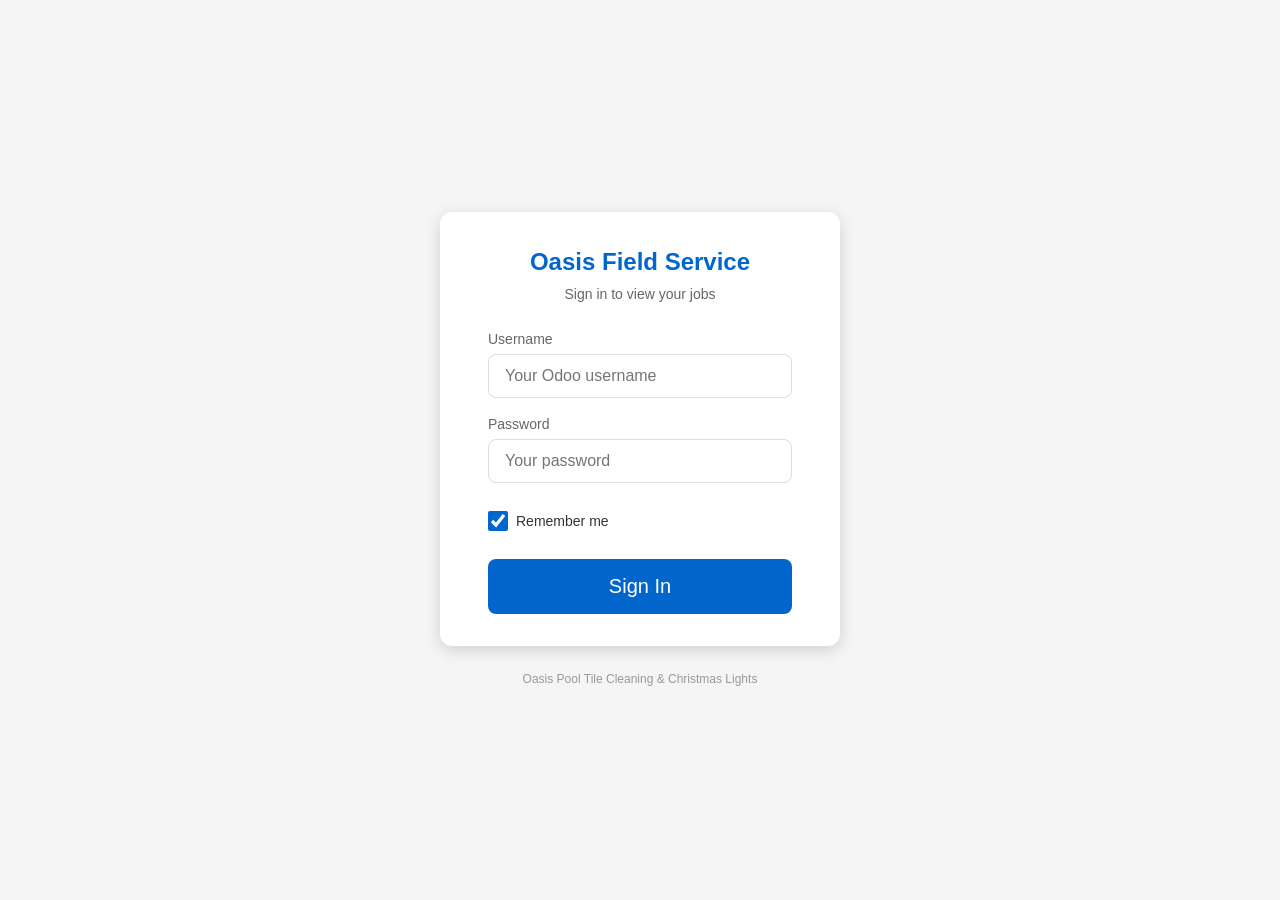
==== index.html @ 845c7fe1 "Initial beta release — Oasis FSM field worker PWA Features: - Odoo 18 JSON-RPC integration (FSM orde" ====
<!DOCTYPE html>
<html lang="en">
<head>
  <meta charset="UTF-8">
  <meta name="viewport" content="width=device-width, initial-scale=1.0, viewport-fit=cover, user-scalable=no">
  <meta name="apple-mobile-web-app-capable" content="yes">
  <meta name="apple-mobile-web-app-status-bar-style" content="black-translucent">
  <meta name="theme-color" content="#0066cc">
  <title>Oasis Field Service</title>
  <link rel="manifest" href="manifest.json">
  <link rel="stylesheet" href="css/variables.css">
  <link rel="stylesheet" href="css/mobile.css">
  <link rel="stylesheet" href="css/components.css">
</head>
<body>
  <div class="login-container">
    <div class="login-card">
      <div class="login-logo">
        <h1>Oasis Field Service</h1>
        <p>Sign in to view your jobs</p>
      </div>

      <div id="loginError" class="alert alert-error" style="display:none;"></div>

      <form id="loginForm" autocomplete="on">
        <div class="form-group">
          <label for="username">Username</label>
          <input type="text" id="username" class="form-input" placeholder="Your Odoo username"
                 autocomplete="username" autocapitalize="none" autocorrect="off" required>
        </div>
        <div class="form-group">
          <label for="password">Password</label>
          <input type="password" id="password" class="form-input" placeholder="Your password"
                 autocomplete="current-password" required>
        </div>
        <div class="form-check">
          <input type="checkbox" id="remember" checked>
          <label for="remember">Remember me</label>
        </div>
        <div style="margin-top: var(--spacing-md);">
          <button type="submit" id="loginBtn" class="btn btn-primary btn-block btn-lg">
            Sign In
          </button>
        </div>
      </form>

      <div id="loginStatus" style="text-align:center; margin-top:var(--spacing-md); display:none;">
        <div class="spinner" style="margin:0 auto;"></div>
        <p style="font-size:var(--font-size-small); color:var(--text-secondary); margin-top:var(--spacing-sm);">
          Connecting to server...
        </p>
      </div>
    </div>

    <p style="margin-top:var(--spacing-lg); font-size:var(--font-size-xs); color:var(--text-muted);">
      Oasis Pool Tile Cleaning & Christmas Lights
    </p>
  </div>

  <script src="js/config.js"></script>
  <script src="js/odoo-api.js"></script>
  <script src="js/db.js"></script>
  <script src="js/auth.js"></script>
  <script>
    document.addEventListener('DOMContentLoaded', async () => {
      // Init DB
      await DB.init();

      // Check for existing valid session
      const restored = await Auth.tryRestore();
      if (restored) {
        window.location.href = 'app.html';
        return;
      }

      // Bind login form
      const form = document.getElementById('loginForm');
      const errorEl = document.getElementById('loginError');
      const statusEl = document.getElementById('loginStatus');
      const loginBtn = document.getElementById('loginBtn');

      form.addEventListener('submit', async (e) => {
        e.preventDefault();
        errorEl.style.display = 'none';

        const username = document.getElementById('username').value.trim();
        const password = document.getElementById('password').value;
        const remember = document.getElementById('remember').checked;

        if (!username || !password) {
          errorEl.textContent = 'Please enter your username and password';
          errorEl.style.display = 'block';
          return;
        }

        // Show loading state
        loginBtn.style.display = 'none';
        statusEl.style.display = 'block';

        const result = await Auth.login(username, password, remember);

        if (result.success) {
          window.location.href = 'app.html';
        } else {
          errorEl.textContent = result.error;
          errorEl.style.display = 'block';
          loginBtn.style.display = 'flex';
          statusEl.style.display = 'none';
        }
      });
    });

    // Register service worker
    if ('serviceWorker' in navigator) {
      navigator.serviceWorker.register('sw.js').catch(err => {
        console.warn('SW registration failed:', err);
      });
    }
  </script>
</body>
</html>
---- css/variables.css ----
:root {
  /* Brand Colors */
  --primary-color: #0066cc;
  --secondary-color: #00cc66;
  --accent-color: #ff6600;

  /* Status Colors */
  --status-scheduled: #3498db;
  --status-enroute: #f39c12;
  --status-arrived: #e67e22;
  --status-progress: #2ecc71;
  --status-complete: #27ae60;
  --status-cancelled: #e74c3c;

  /* UI Colors */
  --background: #f5f5f5;
  --card-background: #ffffff;
  --text-primary: #333333;
  --text-secondary: #666666;
  --text-muted: #999999;
  --border-color: #dddddd;
  --error-color: #e74c3c;
  --success-color: #27ae60;
  --warning-color: #f39c12;

  /* Fonts */
  --font-family: -apple-system, BlinkMacSystemFont, "Segoe UI", Roboto, sans-serif;
  --font-size-base: 16px;
  --font-size-large: 20px;
  --font-size-xl: 24px;
  --font-size-small: 14px;
  --font-size-xs: 12px;

  /* Spacing */
  --spacing-xs: 4px;
  --spacing-sm: 8px;
  --spacing-md: 16px;
  --spacing-lg: 24px;
  --spacing-xl: 32px;

  /* Borders */
  --border-radius: 8px;
  --border-radius-sm: 4px;
  --border-radius-lg: 12px;
  --border-width: 1px;

  /* Shadows */
  --shadow-sm: 0 1px 3px rgba(0, 0, 0, 0.1);
  --shadow-md: 0 2px 8px rgba(0, 0, 0, 0.12);
  --shadow-lg: 0 4px 16px rgba(0, 0, 0, 0.15);

  /* Safe area (for notched phones) */
  --safe-top: env(safe-area-inset-top, 0px);
  --safe-bottom: env(safe-area-inset-bottom, 0px);
  --safe-left: env(safe-area-inset-left, 0px);
  --safe-right: env(safe-area-inset-right, 0px);
}
---- css/mobile.css ----
/* Reset & Base */
*, *::before, *::after {
  box-sizing: border-box;
  margin: 0;
  padding: 0;
}

html {
  font-size: var(--font-size-base);
  -webkit-text-size-adjust: 100%;
  -webkit-tap-highlight-color: transparent;
}

body {
  font-family: var(--font-family);
  background: var(--background);
  color: var(--text-primary);
  line-height: 1.5;
  min-height: 100vh;
  min-height: 100dvh;
  overscroll-behavior: none;
  padding-top: var(--safe-top);
  padding-bottom: var(--safe-bottom);
  padding-left: var(--safe-left);
  padding-right: var(--safe-right);
}

/* ========== LOGIN PAGE ========== */
.login-container {
  display: flex;
  flex-direction: column;
  align-items: center;
  justify-content: center;
  min-height: 100vh;
  min-height: 100dvh;
  padding: var(--spacing-lg);
}

.login-card {
  width: 100%;
  max-width: 400px;
  background: var(--card-background);
  border-radius: var(--border-radius-lg);
  box-shadow: var(--shadow-lg);
  padding: var(--spacing-xl);
}

.login-logo {
  text-align: center;
  margin-bottom: var(--spacing-lg);
}

.login-logo h1 {
  font-size: var(--font-size-xl);
  color: var(--primary-color);
  margin-bottom: var(--spacing-xs);
}

.login-logo p {
  font-size: var(--font-size-small);
  color: var(--text-secondary);
}

/* ========== APP LAYOUT ========== */
.app-container {
  display: flex;
  flex-direction: column;
  min-height: 100vh;
  min-height: 100dvh;
}

/* Header */
.app-header {
  position: sticky;
  top: 0;
  z-index: 100;
  background: var(--primary-color);
  color: #fff;
  padding: var(--spacing-sm) var(--spacing-md);
  display: flex;
  align-items: center;
  justify-content: space-between;
  box-shadow: var(--shadow-md);
  min-height: 56px;
}

.app-header h1 {
  font-size: 18px;
  font-weight: 600;
}

.header-actions {
  display: flex;
  align-items: center;
  gap: var(--spacing-sm);
}

/* Sync indicator */
.sync-badge {
  display: flex;
  align-items: center;
  gap: var(--spacing-xs);
  font-size: var(--font-size-xs);
  padding: 2px 8px;
  border-radius: 12px;
  background: rgba(255, 255, 255, 0.2);
}

.sync-badge.online { background: rgba(39, 174, 96, 0.3); }
.sync-badge.offline { background: rgba(231, 76, 60, 0.3); }
.sync-badge.syncing { background: rgba(243, 156, 18, 0.3); }

.sync-dot {
  width: 8px;
  height: 8px;
  border-radius: 50%;
  background: #27ae60;
}

.sync-badge.offline .sync-dot { background: #e74c3c; }
.sync-badge.syncing .sync-dot {
  background: #f39c12;
  animation: pulse 1s infinite;
}

@keyframes pulse {
  0%, 100% { opacity: 1; }
  50% { opacity: 0.4; }
}

/* Tab navigation */
.tab-bar {
  display: flex;
  background: var(--card-background);
  border-bottom: 1px solid var(--border-color);
  overflow-x: auto;
  -webkit-overflow-scrolling: touch;
}

.tab-bar button {
  flex: 1;
  min-width: 0;
  padding: var(--spacing-sm) var(--spacing-md);
  border: none;
  background: none;
  font-size: var(--font-size-small);
  font-weight: 500;
  color: var(--text-secondary);
  cursor: pointer;
  border-bottom: 3px solid transparent;
  white-space: nowrap;
  transition: color 0.2s, border-color 0.2s;
}

.tab-bar button.active {
  color: var(--primary-color);
  border-bottom-color: var(--primary-color);
}

/* Main content area */
.app-content {
  flex: 1;
  overflow-y: auto;
  -webkit-overflow-scrolling: touch;
  padding: var(--spacing-md);
}

/* ========== VIEWS ========== */
.view {
  display: none;
}

.view.active {
  display: block;
}

/* Job list */
.job-list {
  display: flex;
  flex-direction: column;
  gap: var(--spacing-sm);
}

/* Empty state */
.empty-state {
  text-align: center;
  padding: var(--spacing-xl) var(--spacing-md);
  color: var(--text-secondary);
}

.empty-state p {
  margin-top: var(--spacing-sm);
  font-size: var(--font-size-small);
}

/* Loading spinner */
.loading {
  display: flex;
  align-items: center;
  justify-content: center;
  padding: var(--spacing-xl);
}

.spinner {
  width: 32px;
  height: 32px;
  border: 3px solid var(--border-color);
  border-top-color: var(--primary-color);
  border-radius: 50%;
  animation: spin 0.8s linear infinite;
}

@keyframes spin {
  to { transform: rotate(360deg); }
}

/* ========== JOB DETAIL ========== */
.detail-header {
  display: flex;
  align-items: center;
  gap: var(--spacing-sm);
  padding: var(--spacing-sm) 0;
  margin-bottom: var(--spacing-md);
}

.detail-header .back-btn {
  background: none;
  border: none;
  font-size: 24px;
  color: var(--primary-color);
  cursor: pointer;
  padding: var(--spacing-xs);
  line-height: 1;
}

.detail-section {
  background: var(--card-background);
  border-radius: var(--border-radius);
  box-shadow: var(--shadow-sm);
  padding: var(--spacing-md);
  margin-bottom: var(--spacing-md);
}

.detail-section h3 {
  font-size: var(--font-size-base);
  font-weight: 600;
  margin-bottom: var(--spacing-sm);
  color: var(--text-primary);
}

.detail-row {
  display: flex;
  justify-content: space-between;
  align-items: flex-start;
  padding: var(--spacing-xs) 0;
}

.detail-row .label {
  font-size: var(--font-size-small);
  color: var(--text-secondary);
  flex-shrink: 0;
  margin-right: var(--spacing-sm);
}

.detail-row .value {
  font-size: var(--font-size-small);
  text-align: right;
  word-break: break-word;
}

/* Contact links */
.contact-link {
  display: inline-flex;
  align-items: center;
  gap: var(--spacing-xs);
  color: var(--primary-color);
  text-decoration: none;
  font-size: var(--font-size-small);
}

/* Status workflow buttons */
.status-actions {
  display: flex;
  gap: var(--spacing-sm);
  flex-wrap: wrap;
}

.status-actions button {
  flex: 1;
  min-width: 120px;
}

/* Pull to refresh hint */
.pull-hint {
  text-align: center;
  padding: var(--spacing-sm);
  font-size: var(--font-size-xs);
  color: var(--text-muted);
}

/* Toast notifications */
.toast-container {
  position: fixed;
  bottom: calc(var(--safe-bottom) + var(--spacing-lg));
  left: 50%;
  transform: translateX(-50%);
  z-index: 1000;
  display: flex;
  flex-direction: column;
  gap: var(--spacing-sm);
  pointer-events: none;
}

.toast {
  background: var(--text-primary);
  color: #fff;
  padding: var(--spacing-sm) var(--spacing-md);
  border-radius: var(--border-radius);
  font-size: var(--font-size-small);
  box-shadow: var(--shadow-lg);
  animation: slideUp 0.3s ease;
  pointer-events: auto;
}

.toast.error { background: var(--error-color); }
.toast.success { background: var(--success-color); }

@keyframes slideUp {
  from { transform: translateY(20px); opacity: 0; }
  to { transform: translateY(0); opacity: 1; }
}

/* ========== RESPONSIVE ========== */
@media (min-width: 768px) {
  .app-content {
    max-width: 600px;
    margin: 0 auto;
  }

  .login-card {
    padding: var(--spacing-xl) 48px;
  }
}
---- css/components.css ----
/* ========== BUTTONS ========== */
.btn {
  display: inline-flex;
  align-items: center;
  justify-content: center;
  gap: var(--spacing-xs);
  padding: var(--spacing-sm) var(--spacing-md);
  border: none;
  border-radius: var(--border-radius);
  font-size: var(--font-size-base);
  font-weight: 500;
  font-family: var(--font-family);
  cursor: pointer;
  transition: background 0.2s, opacity 0.2s;
  -webkit-appearance: none;
  touch-action: manipulation;
  min-height: 44px;
}

.btn:active { opacity: 0.8; }
.btn:disabled { opacity: 0.5; cursor: not-allowed; }

.btn-primary {
  background: var(--primary-color);
  color: #fff;
}

.btn-secondary {
  background: var(--border-color);
  color: var(--text-primary);
}

.btn-success {
  background: var(--success-color);
  color: #fff;
}

.btn-warning {
  background: var(--warning-color);
  color: #fff;
}

.btn-danger {
  background: var(--error-color);
  color: #fff;
}

.btn-outline {
  background: transparent;
  border: 2px solid var(--primary-color);
  color: var(--primary-color);
}

.btn-block {
  display: flex;
  width: 100%;
}

.btn-sm {
  padding: var(--spacing-xs) var(--spacing-sm);
  font-size: var(--font-size-small);
  min-height: 36px;
}

.btn-lg {
  padding: var(--spacing-md) var(--spacing-lg);
  font-size: var(--font-size-large);
  min-height: 52px;
}

/* ========== FORM ELEMENTS ========== */
.form-group {
  margin-bottom: var(--spacing-md);
}

.form-group label {
  display: block;
  font-size: var(--font-size-small);
  font-weight: 500;
  color: var(--text-secondary);
  margin-bottom: var(--spacing-xs);
}

.form-input {
  width: 100%;
  padding: var(--spacing-sm) var(--spacing-md);
  border: var(--border-width) solid var(--border-color);
  border-radius: var(--border-radius);
  font-size: var(--font-size-base);
  font-family: var(--font-family);
  background: var(--card-background);
  color: var(--text-primary);
  min-height: 44px;
  transition: border-color 0.2s;
  -webkit-appearance: none;
}

.form-input:focus {
  outline: none;
  border-color: var(--primary-color);
  box-shadow: 0 0 0 3px rgba(0, 102, 204, 0.15);
}

.form-input.error {
  border-color: var(--error-color);
}

.form-error {
  font-size: var(--font-size-xs);
  color: var(--error-color);
  margin-top: var(--spacing-xs);
}

textarea.form-input {
  min-height: 80px;
  resize: vertical;
}

/* Checkbox / toggle */
.form-check {
  display: flex;
  align-items: center;
  gap: var(--spacing-sm);
  min-height: 44px;
}

.form-check input[type="checkbox"] {
  width: 20px;
  height: 20px;
  accent-color: var(--primary-color);
}

.form-check label {
  font-size: var(--font-size-small);
  color: var(--text-primary);
  margin-bottom: 0;
}

/* ========== JOB CARD ========== */
.job-card {
  background: var(--card-background);
  border-radius: var(--border-radius);
  box-shadow: var(--shadow-sm);
  padding: var(--spacing-md);
  cursor: pointer;
  transition: box-shadow 0.2s;
  border-left: 4px solid var(--status-scheduled);
  touch-action: manipulation;
}

.job-card:active {
  box-shadow: var(--shadow-md);
}

.job-card.status-enroute { border-left-color: var(--status-enroute); }
.job-card.status-arrived { border-left-color: var(--status-arrived); }
.job-card.status-progress { border-left-color: var(--status-progress); }
.job-card.status-complete { border-left-color: var(--status-complete); }
.job-card.status-cancelled { border-left-color: var(--status-cancelled); }

.job-card-header {
  display: flex;
  justify-content: space-between;
  align-items: flex-start;
  margin-bottom: var(--spacing-xs);
}

.job-card-customer {
  font-size: var(--font-size-base);
  font-weight: 600;
  color: var(--text-primary);
  line-height: 1.3;
}

.job-card-time {
  font-size: var(--font-size-small);
  font-weight: 600;
  color: var(--text-primary);
  white-space: nowrap;
  margin-left: var(--spacing-sm);
}

.job-card-address {
  font-size: var(--font-size-small);
  color: var(--text-secondary);
  margin-bottom: var(--spacing-sm);
}

.job-card-footer {
  display: flex;
  justify-content: space-between;
  align-items: center;
}

.job-card-id {
  font-size: var(--font-size-xs);
  color: var(--text-muted);
}

/* ========== STATUS BADGE ========== */
.status-badge {
  display: inline-flex;
  align-items: center;
  gap: var(--spacing-xs);
  padding: 2px 10px;
  border-radius: 12px;
  font-size: var(--font-size-xs);
  font-weight: 600;
  text-transform: uppercase;
  letter-spacing: 0.5px;
}

.status-badge.scheduled {
  background: rgba(52, 152, 219, 0.15);
  color: var(--status-scheduled);
}

.status-badge.enroute {
  background: rgba(243, 156, 18, 0.15);
  color: var(--status-enroute);
}

.status-badge.arrived {
  background: rgba(230, 126, 34, 0.15);
  color: var(--status-arrived);
}

.status-badge.progress {
  background: rgba(46, 204, 113, 0.15);
  color: var(--status-progress);
}

.status-badge.complete {
  background: rgba(39, 174, 96, 0.15);
  color: var(--status-complete);
}

.status-badge.cancelled {
  background: rgba(231, 76, 60, 0.15);
  color: var(--status-cancelled);
}

/* ========== CREW BADGE ========== */
.crew-badge {
  font-size: var(--font-size-xs);
  color: var(--text-muted);
  display: flex;
  align-items: center;
  gap: 2px;
}

/* ========== GATE CODE ========== */
.gate-code-hint {
  margin-right: 4px;
  font-size: var(--font-size-xs);
}

.gate-code-row {
  display: flex;
  align-items: center;
  gap: var(--spacing-sm);
  margin-top: var(--spacing-sm);
  padding: var(--spacing-sm) var(--spacing-md);
  background: rgba(255, 165, 0, 0.1);
  border: 1px solid rgba(255, 165, 0, 0.3);
  border-radius: var(--border-radius);
  cursor: pointer;
  touch-action: manipulation;
}

.gate-code-row:active {
  background: rgba(255, 165, 0, 0.2);
}

.gate-code-label {
  font-size: var(--font-size-small);
  color: var(--text-secondary);
  white-space: nowrap;
}

.gate-code-value {
  font-size: var(--font-size-base);
  font-weight: 700;
  font-family: 'SF Mono', 'Menlo', 'Courier New', monospace;
  color: var(--text-primary);
}

.gate-code-edit {
  margin-left: auto;
  font-size: var(--font-size-small);
  opacity: 0.5;
}

/* ========== MODAL ========== */
.modal-overlay {
  position: fixed;
  inset: 0;
  z-index: 2000;
  background: rgba(0, 0, 0, 0.5);
  display: flex;
  align-items: center;
  justify-content: center;
  padding: var(--spacing-md);
  animation: fadeIn 0.15s ease;
}

.modal {
  background: var(--card-background);
  border-radius: var(--border-radius-lg);
  width: 100%;
  max-width: 360px;
  box-shadow: var(--shadow-lg);
}

.modal-header {
  display: flex;
  justify-content: space-between;
  align-items: center;
  padding: var(--spacing-md);
  border-bottom: 1px solid var(--border-color);
}

.modal-header h3 {
  margin: 0;
  font-size: var(--font-size-base);
}

.modal-close {
  background: none;
  border: none;
  font-size: 24px;
  cursor: pointer;
  color: var(--text-muted);
  min-width: 44px;
  min-height: 44px;
  display: flex;
  align-items: center;
  justify-content: center;
}

.modal-body {
  padding: var(--spacing-md);
}

.modal-footer {
  display: flex;
  gap: var(--spacing-sm);
  justify-content: flex-end;
  padding: var(--spacing-md);
  border-top: 1px solid var(--border-color);
}

/* ========== CREW LIST ========== */
.crew-list {
  font-size: var(--font-size-small);
  color: var(--text-secondary);
  padding: var(--spacing-xs) 0;
}

.crew-list-label {
  font-weight: 600;
  color: var(--text-primary);
}

.crew-list-note {
  font-style: italic;
  color: var(--text-muted);
}

/* ========== MAP LINK ========== */
.map-link {
  display: inline-flex;
  align-items: center;
  gap: var(--spacing-xs);
  color: var(--primary-color);
  text-decoration: none;
  font-size: var(--font-size-small);
  padding: var(--spacing-xs) 0;
}

/* ========== PENDING CHANGES INDICATOR ========== */
.pending-badge {
  display: inline-flex;
  align-items: center;
  justify-content: center;
  min-width: 20px;
  height: 20px;
  border-radius: 10px;
  background: var(--accent-color);
  color: #fff;
  font-size: 11px;
  font-weight: 700;
  padding: 0 5px;
}

/* ========== ICON BUTTON ========== */
.icon-btn {
  background: none;
  border: none;
  color: #fff;
  cursor: pointer;
  padding: var(--spacing-xs);
  font-size: 20px;
  min-width: 44px;
  min-height: 44px;
  display: flex;
  align-items: center;
  justify-content: center;
  border-radius: var(--border-radius-sm);
  transition: background 0.2s;
}

.icon-btn:active {
  background: rgba(255, 255, 255, 0.15);
}

/* ========== DIVIDER ========== */
.divider {
  height: 1px;
  background: var(--border-color);
  margin: var(--spacing-md) 0;
}

/* ========== ALERT ========== */
.alert {
  padding: var(--spacing-sm) var(--spacing-md);
  border-radius: var(--border-radius);
  font-size: var(--font-size-small);
  margin-bottom: var(--spacing-md);
}

.alert-error {
  background: rgba(231, 76, 60, 0.1);
  color: var(--error-color);
  border: 1px solid rgba(231, 76, 60, 0.3);
}

.alert-info {
  background: rgba(52, 152, 219, 0.1);
  color: var(--status-scheduled);
  border: 1px solid rgba(52, 152, 219, 0.3);
}

/* ========== PHOTOS ========== */
.photo-category {
  margin-bottom: var(--spacing-md);
}

.photo-category:last-child {
  margin-bottom: 0;
}

.photo-category-header {
  display: flex;
  justify-content: space-between;
  align-items: center;
  margin-bottom: var(--spacing-sm);
}

.photo-category-title {
  font-size: var(--font-size-small);
  font-weight: 600;
  color: var(--text-primary);
}

.photo-count {
  font-size: var(--font-size-xs);
  font-weight: 600;
  color: var(--text-secondary);
  padding: 2px 8px;
  border-radius: 10px;
  background: var(--border-color);
}

.photo-count.complete {
  background: rgba(39, 174, 96, 0.15);
  color: var(--success-color);
}

.photo-grid {
  display: grid;
  grid-template-columns: repeat(auto-fill, minmax(80px, 1fr));
  gap: var(--spacing-sm);
}

.photo-thumb {
  position: relative;
  aspect-ratio: 1;
  border-radius: var(--border-radius);
  overflow: hidden;
  cursor: pointer;
  background: var(--border-color);
}

.photo-thumb img {
  width: 100%;
  height: 100%;
  object-fit: cover;
}

.photo-thumb:active {
  opacity: 0.8;
}

.photo-synced-icon,
.photo-pending-icon {
  position: absolute;
  bottom: 2px;
  right: 2px;
  width: 18px;
  height: 18px;
  border-radius: 50%;
  display: flex;
  align-items: center;
  justify-content: center;
  font-size: 11px;
  font-weight: 700;
}

.photo-synced-icon {
  background: var(--success-color);
  color: #fff;
}

.photo-pending-icon {
  background: var(--warning-color);
  color: #fff;
}

.photo-add-btn {
  aspect-ratio: 1;
  display: flex;
  flex-direction: column;
  align-items: center;
  justify-content: center;
  gap: 2px;
  border: 2px dashed var(--border-color);
  border-radius: var(--border-radius);
  background: transparent;
  cursor: pointer;
  transition: border-color 0.2s, background 0.2s;
  touch-action: manipulation;
}

.photo-add-btn:active {
  background: rgba(0, 102, 204, 0.05);
  border-color: var(--primary-color);
}

.photo-add-icon {
  font-size: 24px;
  color: var(--text-muted);
  line-height: 1;
}

.photo-add-label {
  font-size: var(--font-size-xs);
  color: var(--text-muted);
}

/* ========== PHOTO OVERLAY (Full-size viewer) ========== */
.photo-overlay {
  position: fixed;
  inset: 0;
  z-index: 2000;
  background: rgba(0, 0, 0, 0.92);
  display: flex;
  flex-direction: column;
  animation: fadeIn 0.2s ease;
}

.photo-overlay-header {
  display: flex;
  justify-content: space-between;
  align-items: center;
  padding: var(--spacing-sm) var(--spacing-md);
  padding-top: calc(var(--safe-top) + var(--spacing-sm));
  color: #fff;
  font-size: var(--font-size-small);
}

.photo-overlay-close {
  background: none;
  border: none;
  color: #fff;
  font-size: 28px;
  cursor: pointer;
  padding: var(--spacing-xs);
  min-width: 44px;
  min-height: 44px;
  display: flex;
  align-items: center;
  justify-content: center;
}

.photo-overlay-body {
  flex: 1;
  display: flex;
  align-items: center;
  justify-content: center;
  overflow: auto;
  padding: var(--spacing-sm);
}

.photo-overlay-body img {
  max-width: 100%;
  max-height: 100%;
  object-fit: contain;
  border-radius: var(--border-radius);
}

.photo-overlay-actions {
  display: flex;
  justify-content: center;
  padding: var(--spacing-md);
  padding-bottom: calc(var(--safe-bottom) + var(--spacing-md));
}

/* ========== CLOCK BUTTON ========== */
.clock-btn {
  padding: 4px 12px;
  border: none;
  border-radius: 14px;
  font-size: var(--font-size-xs);
  font-weight: 700;
  text-transform: uppercase;
  letter-spacing: 0.5px;
  cursor: pointer;
  min-height: 28px;
  transition: background 0.2s, opacity 0.2s;
  -webkit-appearance: none;
  touch-action: manipulation;
}

.clock-btn:active { opacity: 0.8; }

.clock-btn.state-out {
  background: var(--success-color);
  color: #fff;
}

.clock-btn.state-in {
  background: var(--error-color);
  color: #fff;
}

.clock-btn.state-break {
  background: var(--warning-color);
  color: #fff;
}

/* ========== LUNCH TIMER ========== */
.lunch-timer {
  font-family: 'SF Mono', 'Menlo', 'Courier New', monospace;
  font-size: var(--font-size-xs);
  font-weight: 700;
  color: var(--warning-color);
  background: rgba(243, 156, 18, 0.15);
  padding: 2px 8px;
  border-radius: 10px;
  white-space: nowrap;
}

/* ========== JOURNAL ========== */
.journal-compose {
  display: flex;
  gap: var(--spacing-sm);
  align-items: flex-start;
  margin-bottom: var(--spacing-md);
}

.journal-input {
  flex: 1;
  min-height: 44px;
  resize: vertical;
}

.journal-entries {
  display: flex;
  flex-direction: column;
  gap: var(--spacing-sm);
}

.journal-entry {
  padding: var(--spacing-sm) var(--spacing-md);
  background: var(--background-color);
  border-radius: var(--border-radius);
  border-left: 3px solid var(--primary-color);
}

.journal-entry-header {
  display: flex;
  justify-content: space-between;
  align-items: center;
  margin-bottom: var(--spacing-xs);
}

.journal-entry-author {
  font-size: var(--font-size-small);
  font-weight: 600;
  color: var(--text-primary);
}

.journal-entry-date {
  font-size: var(--font-size-xs);
  color: var(--text-muted);
}

.journal-entry-body {
  font-size: var(--font-size-small);
  color: var(--text-secondary);
  line-height: 1.4;
  word-wrap: break-word;
}

.journal-empty,
.journal-offline {
  font-size: var(--font-size-small);
  color: var(--text-muted);
  font-style: italic;
  text-align: center;
  padding: var(--spacing-md) 0;
}

@keyframes fadeIn {
  from { opacity: 0; }
  to { opacity: 1; }
}
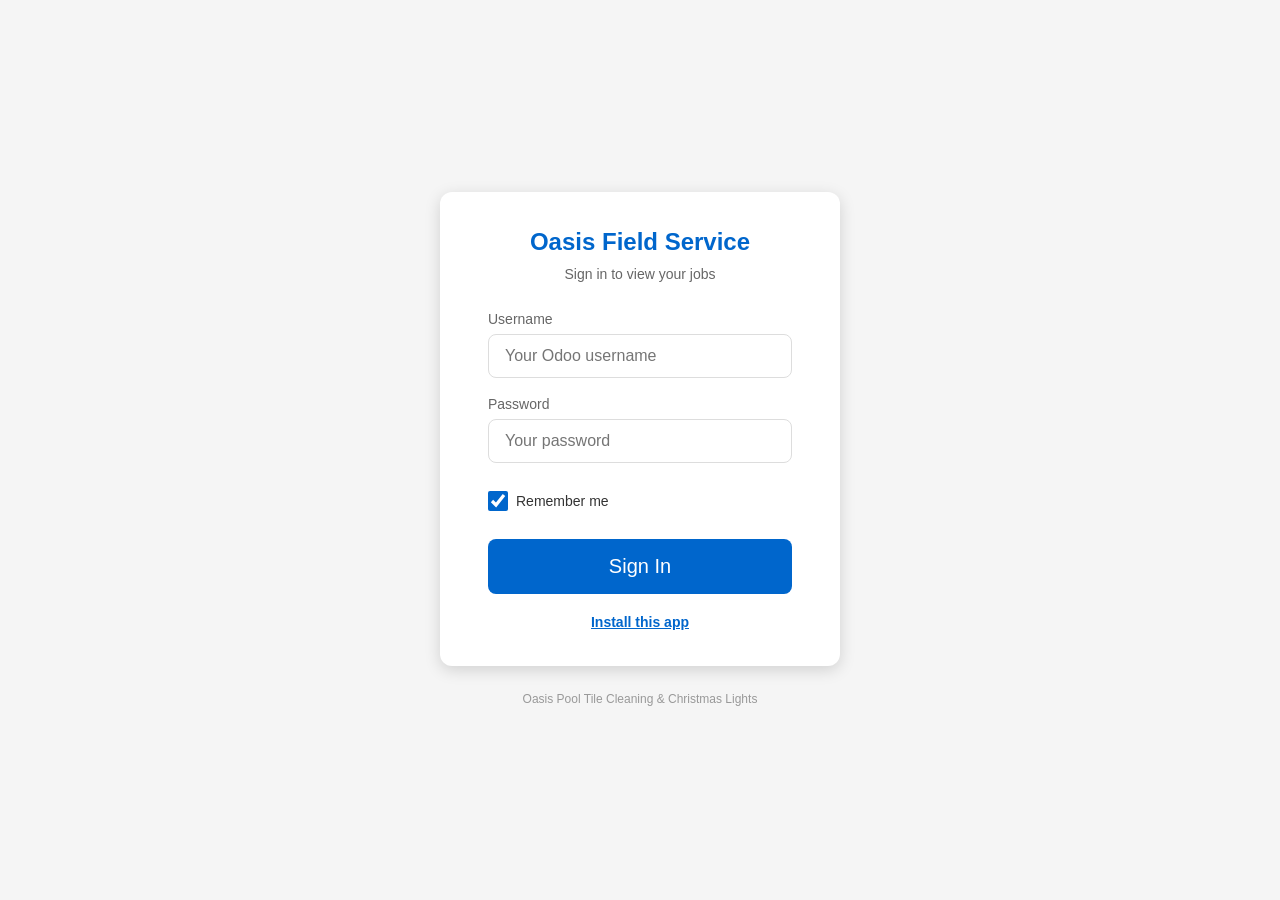
==== commit 1ea46342: "Show install link on Safari" ====
--- a/index.html
+++ b/index.html
@@ -50,6 +50,11 @@
           Connecting to server...
         </p>
       </div>
+
+      <div id="installContainer" class="install-container" style="display:none;">
+        <button type="button" id="installBtn" class="install-link">Install this app</button>
+        <div id="installHelp" class="install-help" style="display:none;"></div>
+      </div>
     </div>
 
     <p style="margin-top:var(--spacing-lg); font-size:var(--font-size-xs); color:var(--text-muted);">
@@ -78,6 +83,52 @@
       const errorEl = document.getElementById('loginError');
       const statusEl = document.getElementById('loginStatus');
       const loginBtn = document.getElementById('loginBtn');
+      const installContainer = document.getElementById('installContainer');
+      const installBtn = document.getElementById('installBtn');
+      const installHelp = document.getElementById('installHelp');
+      let deferredPrompt = null;
+
+      const isStandalone = () =>
+        window.matchMedia('(display-mode: standalone)').matches ||
+        window.navigator.standalone === true;
+
+      const isIOS = () => {
+        const ua = navigator.userAgent || navigator.vendor || window.opera;
+        return /iPad|iPhone|iPod/.test(ua) && !window.MSStream;
+      };
+
+      const isIpadOS = () =>
+        navigator.platform === 'MacIntel' && navigator.maxTouchPoints > 1;
+
+      const showInstall = () => {
+        if (!installContainer || isStandalone()) return;
+        installContainer.style.display = 'block';
+      };
+
+      window.addEventListener('beforeinstallprompt', (e) => {
+        e.preventDefault();
+        deferredPrompt = e;
+        showInstall();
+      });
+
+      showInstall();
+
+      installBtn.addEventListener('click', async () => {
+        if (!installHelp) return;
+        installHelp.style.display = 'none';
+        if (deferredPrompt) {
+          deferredPrompt.prompt();
+          await deferredPrompt.userChoice;
+          deferredPrompt = null;
+          return;
+        }
+        if (isIOS() || isIpadOS()) {
+          installHelp.textContent = 'On iPhone/iPad: tap Share, then "Add to Home Screen".';
+        } else {
+          installHelp.textContent = 'Use your browser menu and choose "Install app".';
+        }
+        installHelp.style.display = 'block';
+      });
 
       form.addEventListener('submit', async (e) => {
         e.preventDefault();
--- a/css/variables.css
+++ b/css/variables.css
@@ -22,6 +22,8 @@
   --error-color: #e74c3c;
   --success-color: #27ae60;
   --warning-color: #f39c12;
+  --bg-primary: var(--card-background);
+  --bg-secondary: var(--background);
 
   /* Fonts */
   --font-family: -apple-system, BlinkMacSystemFont, "Segoe UI", Roboto, sans-serif;
--- a/css/mobile.css
+++ b/css/mobile.css
@@ -25,6 +25,7 @@
   padding-right: var(--safe-right);
 }
 
+
 /* ========== LOGIN PAGE ========== */
 .login-container {
   display: flex;
@@ -69,24 +70,31 @@
   min-height: 100dvh;
 }
 
-/* Header */
+/* Header — Single bar */
 .app-header {
   position: sticky;
   top: 0;
   z-index: 100;
+  box-shadow: var(--shadow-md);
+}
+
+.app-header-top {
   background: var(--primary-color);
   color: #fff;
-  padding: var(--spacing-sm) var(--spacing-md);
-  display: flex;
-  align-items: center;
-  justify-content: space-between;
-  box-shadow: var(--shadow-md);
-  min-height: 56px;
-}
-
-.app-header h1 {
-  font-size: 18px;
+  padding: var(--spacing-xs) var(--spacing-md);
+  display: flex;
+  align-items: center;
+  gap: var(--spacing-sm);
+  min-height: 44px;
+}
+
+
+.page-title {
+  flex: 1;
+  font-size: 16px;
   font-weight: 600;
+  color: #fff;
+  margin: 0;
 }
 
 .header-actions {
@@ -128,41 +136,254 @@
   50% { opacity: 0.4; }
 }
 
-/* Tab navigation */
-.tab-bar {
+/* Main content area */
+.app-content {
+  flex: 1;
+  overflow: hidden;
+  display: flex;
+  flex-direction: column;
+}
+
+/* ========== LIST VIEW (swipeable tabs) ========== */
+#listView {
+  display: none;
+  flex-direction: column;
+  flex: 1;
+  min-height: 0;
+}
+
+#listView.active {
+  display: flex;
+}
+
+.list-title-bar {
+  background: var(--card-background);
+  padding: var(--spacing-sm) var(--spacing-md);
+  border-bottom: 1px solid var(--border-color);
+  flex-shrink: 0;
+}
+
+.list-title {
+  margin: 0;
+  font-size: 18px;
+  font-weight: 600;
+  text-align: center;
+  color: var(--text-primary);
+}
+
+.list-tabs {
   display: flex;
   background: var(--card-background);
   border-bottom: 1px solid var(--border-color);
-  overflow-x: auto;
-  -webkit-overflow-scrolling: touch;
-}
-
-.tab-bar button {
-  flex: 1;
-  min-width: 0;
-  padding: var(--spacing-sm) var(--spacing-md);
+  flex-shrink: 0;
+}
+
+.list-tab {
+  flex: 1;
+  padding: var(--spacing-sm) var(--spacing-xs);
+  background: none;
   border: none;
-  background: none;
+  border-bottom: 2px solid transparent;
   font-size: var(--font-size-small);
   font-weight: 500;
   color: var(--text-secondary);
   cursor: pointer;
-  border-bottom: 3px solid transparent;
-  white-space: nowrap;
   transition: color 0.2s, border-color 0.2s;
 }
 
-.tab-bar button.active {
+.list-tab.active {
   color: var(--primary-color);
   border-bottom-color: var(--primary-color);
 }
 
-/* Main content area */
-.app-content {
-  flex: 1;
+.list-panels {
+  flex: 1;
+  display: flex;
+  overflow-x: auto;
+  scroll-snap-type: x mandatory;
+  -webkit-overflow-scrolling: touch;
+  scrollbar-width: none;
+}
+
+.list-panels::-webkit-scrollbar {
+  display: none;
+}
+
+.list-panel {
+  flex: 0 0 100%;
+  width: 100%;
+  scroll-snap-align: start;
   overflow-y: auto;
   -webkit-overflow-scrolling: touch;
   padding: var(--spacing-md);
+  padding-bottom: calc(var(--spacing-md) + 70px);
+}
+
+/* ========== FOOTER BAR ========== */
+.app-footer {
+  position: fixed;
+  bottom: 0;
+  left: 0;
+  right: 0;
+  background: var(--card-background);
+  border-top: 1px solid var(--border-color);
+  display: flex;
+  justify-content: center;
+  padding: var(--spacing-xs) var(--spacing-sm);
+  padding-bottom: calc(var(--spacing-xs) + var(--safe-bottom));
+  z-index: 100;
+  min-height: 60px;
+}
+
+.footer-inner {
+  display: flex;
+  align-items: center;
+  justify-content: space-around;
+  width: 100%;
+  max-width: 400px;
+}
+
+.footer-btn {
+  display: flex;
+  align-items: center;
+  justify-content: center;
+  width: 48px;
+  height: 48px;
+  border-radius: 50%;
+  border: none;
+  cursor: pointer;
+  transition: transform 0.1s, opacity 0.2s;
+}
+
+.footer-btn:active {
+  transform: scale(0.9);
+}
+
+.footer-btn:disabled {
+  opacity: 0.4;
+  cursor: not-allowed;
+}
+
+.footer-btn:disabled:active {
+  transform: none;
+}
+
+.footer-btn-icon {
+  font-size: 20px;
+}
+
+.footer-btn-call {
+  background: linear-gradient(135deg, #27ae60, #2ecc71);
+  box-shadow: 0 2px 8px rgba(39, 174, 96, 0.3);
+}
+
+.footer-btn-call.disabled {
+  background: linear-gradient(135deg, #95a5a6, #bdc3c7);
+  box-shadow: none;
+}
+
+.footer-btn-sms {
+  background: linear-gradient(135deg, #3498db, #5dade2);
+  box-shadow: 0 2px 8px rgba(52, 152, 219, 0.3);
+}
+
+.footer-btn-sms.disabled {
+  background: linear-gradient(135deg, #95a5a6, #bdc3c7);
+  box-shadow: none;
+}
+
+.footer-btn-placeholder {
+  background: linear-gradient(135deg, #f39c12, #f1c40f);
+  box-shadow: 0 2px 8px rgba(243, 156, 18, 0.3);
+  opacity: 0.5;
+}
+
+.footer-btn-journal {
+  background: linear-gradient(135deg, #e74c3c, #ec7063);
+  box-shadow: 0 2px 8px rgba(231, 76, 60, 0.3);
+}
+
+.footer-btn-menu {
+  background: linear-gradient(135deg, #4a5568, #718096);
+  box-shadow: 0 2px 8px rgba(74, 85, 104, 0.3);
+}
+
+.footer-menu-wrapper {
+  position: relative;
+}
+
+/* Menu dropdown opens upward from footer */
+.footer-menu-wrapper .menu-dropdown,
+.menu-dropdown.menu-dropdown-up {
+  top: auto !important;
+  bottom: 100%;
+  right: 0;
+  left: auto;
+  margin-bottom: var(--spacing-sm);
+}
+
+/* Contact picker popup */
+.contact-picker {
+  position: absolute;
+  bottom: 100%;
+  left: var(--spacing-sm);
+  right: var(--spacing-sm);
+  margin-bottom: var(--spacing-sm);
+  background: var(--card-background);
+  border-radius: var(--border-radius-lg);
+  box-shadow: var(--shadow-lg);
+  padding: var(--spacing-sm);
+  display: flex;
+  justify-content: center;
+  gap: var(--spacing-md);
+}
+
+.contact-picker.two-numbers {
+  justify-content: space-between;
+}
+
+.contact-picker-item {
+  display: flex;
+  flex-direction: column;
+  align-items: center;
+  gap: var(--spacing-xs);
+  text-decoration: none;
+  padding: var(--spacing-sm);
+  border-radius: var(--border-radius-md);
+  transition: background 0.2s;
+}
+
+.contact-picker-item:active {
+  background: var(--background);
+}
+
+.contact-picker-icon {
+  width: 44px;
+  height: 44px;
+  border-radius: 50%;
+  display: flex;
+  align-items: center;
+  justify-content: center;
+  font-size: 20px;
+}
+
+.contact-picker-icon.mobile {
+  background: linear-gradient(135deg, #27ae60, #2ecc71);
+}
+
+.contact-picker-icon.home {
+  background: linear-gradient(135deg, #9b59b6, #a569bd);
+}
+
+.contact-picker-label {
+  font-size: var(--font-size-xs);
+  color: var(--text-secondary);
+}
+
+.contact-picker-number {
+  font-size: var(--font-size-small);
+  font-weight: 500;
+  color: var(--text-primary);
 }
 
 /* ========== VIEWS ========== */
@@ -170,8 +391,42 @@
   display: none;
 }
 
-.view.active {
-  display: block;
+/* Detail view — flex column for swipeable panels */
+#detailView {
+  flex-direction: column;
+  flex: 1;
+  min-height: 0;
+}
+
+#detailView.active {
+  display: flex;
+}
+
+#detailView #jobDetail {
+  display: flex;
+  flex-direction: column;
+  flex: 1;
+  min-height: 0;
+  overflow: hidden;
+}
+
+#detailView .detail-header {
+  flex-shrink: 0;
+  padding: var(--spacing-sm) var(--spacing-md);
+  margin-bottom: 0;
+}
+
+#detailView .detail-tabs {
+  flex-shrink: 0;
+}
+
+#detailView .detail-panels {
+  flex: 1;
+  min-height: 0;
+}
+
+#detailView .detail-panel {
+  padding-bottom: calc(var(--spacing-md) + 70px);
 }
 
 /* Job list */
--- a/css/components.css
+++ b/css/components.css
@@ -136,6 +136,29 @@
   margin-bottom: 0;
 }
 
+/* ========== INSTALL LINK ========== */
+.install-container {
+  margin-top: var(--spacing-md);
+  text-align: center;
+}
+
+.install-link {
+  background: none;
+  border: none;
+  color: var(--primary-color);
+  font-size: var(--font-size-small);
+  font-weight: 600;
+  text-decoration: underline;
+  cursor: pointer;
+  padding: 0;
+}
+
+.install-help {
+  margin-top: var(--spacing-xs);
+  font-size: var(--font-size-xs);
+  color: var(--text-secondary);
+}
+
 /* ========== JOB CARD ========== */
 .job-card {
   background: var(--card-background);
@@ -148,6 +171,18 @@
   touch-action: manipulation;
 }
 
+.job-card.compact {
+  padding: var(--spacing-sm) var(--spacing-md);
+}
+
+.job-card.compact .job-card-header {
+  margin-bottom: 2px;
+}
+
+.job-card.compact .job-card-address {
+  margin-bottom: 4px;
+}
+
 .job-card:active {
   box-shadow: var(--shadow-md);
 }
@@ -165,6 +200,11 @@
   margin-bottom: var(--spacing-xs);
 }
 
+.job-card-header.compact {
+  align-items: center;
+  gap: var(--spacing-sm);
+}
+
 .job-card-customer {
   font-size: var(--font-size-base);
   font-weight: 600;
@@ -172,6 +212,22 @@
   line-height: 1.3;
 }
 
+.job-card-meta {
+  display: inline-flex;
+  align-items: center;
+  gap: 6px;
+  font-size: var(--font-size-xs);
+  color: var(--text-muted);
+  white-space: nowrap;
+}
+
+.job-card-meta .job-card-time {
+  margin-left: 0;
+  font-size: var(--font-size-xs);
+  font-weight: 600;
+  color: var(--text-muted);
+}
+
 .job-card-time {
   font-size: var(--font-size-small);
   font-weight: 600;
@@ -186,15 +242,74 @@
   margin-bottom: var(--spacing-sm);
 }
 
+.job-card-notes {
+  font-size: var(--font-size-xs);
+  color: var(--text-muted);
+  margin-bottom: var(--spacing-sm);
+  overflow: hidden;
+  text-overflow: ellipsis;
+  white-space: nowrap;
+}
+
+.job-card-divider {
+  height: 1px;
+  background: var(--border-color);
+  margin: var(--spacing-sm) 0;
+}
+
+.job-card-field {
+  font-size: var(--font-size-xs);
+  color: var(--text-secondary);
+  margin-bottom: var(--spacing-xs);
+  line-height: 1.4;
+}
+
+.job-card-field:last-of-type {
+  margin-bottom: 0;
+}
+
+.job-card-field-label {
+  font-weight: 600;
+  color: var(--text-muted);
+}
+
 .job-card-footer {
   display: flex;
   justify-content: space-between;
   align-items: center;
 }
 
+.job-card-footer.compact {
+  justify-content: flex-start;
+  gap: var(--spacing-sm);
+}
+
 .job-card-id {
   font-size: var(--font-size-xs);
   color: var(--text-muted);
+}
+
+.job-card-id-inline {
+  font-size: var(--font-size-xs);
+  color: var(--text-muted);
+}
+
+.status-icon {
+  display: inline-flex;
+  align-items: center;
+  justify-content: center;
+  width: 18px;
+  height: 18px;
+  border-radius: 50%;
+  font-size: 12px;
+  font-weight: 700;
+  line-height: 1;
+}
+
+.status-icon.complete {
+  background: rgba(39, 174, 96, 0.15);
+  color: var(--status-complete);
+  border: 1px solid rgba(39, 174, 96, 0.35);
 }
 
 /* ========== STATUS BADGE ========== */
@@ -249,6 +364,78 @@
   gap: 2px;
 }
 
+/* ========== CONTACT BUTTONS ========== */
+/* ========== CONTACT INFO (Job Card) ========== */
+.job-card-contact {
+  display: flex;
+  flex-wrap: wrap;
+  align-items: center;
+  gap: var(--spacing-xs);
+  margin-bottom: var(--spacing-sm);
+  font-size: var(--font-size-xs);
+  color: var(--text-primary);
+}
+
+.card-contact-item {
+  display: inline-flex;
+  align-items: center;
+  gap: 2px;
+}
+
+.card-contact-sep {
+  color: var(--text-muted);
+  margin: 0 4px;
+}
+
+/* ========== OVERDUE BADGE ========== */
+.overdue-badge {
+  display: block;
+  background: linear-gradient(135deg, #e74c3c, #c0392b);
+  color: #fff;
+  font-size: var(--font-size-xs);
+  font-weight: 600;
+  padding: 4px 8px;
+  margin: calc(-1 * var(--spacing-sm)) calc(-1 * var(--spacing-sm)) var(--spacing-sm);
+  border-radius: var(--border-radius-md) var(--border-radius-md) 0 0;
+  text-align: center;
+}
+
+/* ========== LOAD MORE ========== */
+.load-more-container {
+  padding: var(--spacing-md);
+  text-align: center;
+}
+
+.load-more-btn {
+  background: var(--card-background);
+  border: 1px solid var(--border-color);
+  border-radius: var(--border-radius-md);
+  padding: var(--spacing-sm) var(--spacing-lg);
+  font-size: var(--font-size-small);
+  color: var(--primary-color);
+  cursor: pointer;
+  transition: background 0.2s;
+}
+
+.load-more-btn:hover,
+.load-more-btn:active {
+  background: var(--background);
+}
+
+.load-more-btn:disabled {
+  opacity: 0.6;
+  cursor: not-allowed;
+}
+
+/* ========== CREW STACK ========== */
+.crew-stack {
+  display: flex;
+  flex-direction: column;
+  gap: 2px;
+  font-size: var(--font-size-small);
+  text-align: right;
+}
+
 /* ========== GATE CODE ========== */
 .gate-code-hint {
   margin-right: 4px;
@@ -259,17 +446,13 @@
   display: flex;
   align-items: center;
   gap: var(--spacing-sm);
-  margin-top: var(--spacing-sm);
-  padding: var(--spacing-sm) var(--spacing-md);
-  background: rgba(255, 165, 0, 0.1);
-  border: 1px solid rgba(255, 165, 0, 0.3);
-  border-radius: var(--border-radius);
+  padding: var(--spacing-xs) 0;
   cursor: pointer;
   touch-action: manipulation;
 }
 
 .gate-code-row:active {
-  background: rgba(255, 165, 0, 0.2);
+  opacity: 0.7;
 }
 
 .gate-code-label {
@@ -279,9 +462,8 @@
 }
 
 .gate-code-value {
-  font-size: var(--font-size-base);
-  font-weight: 700;
-  font-family: 'SF Mono', 'Menlo', 'Courier New', monospace;
+  font-size: var(--font-size-small);
+  font-weight: 500;
   color: var(--text-primary);
 }
 
@@ -414,6 +596,70 @@
   background: rgba(255, 255, 255, 0.15);
 }
 
+/* ========== HAMBURGER MENU ========== */
+.menu-wrapper {
+  position: relative;
+  margin-left: auto;
+  order: 2;
+}
+
+.menu-dropdown {
+  position: absolute;
+  right: 0;
+  left: auto;
+  top: calc(100% + 4px);
+  background: var(--bg-primary);
+  border-radius: var(--border-radius);
+  box-shadow: 0 4px 16px rgba(0, 0, 0, 0.2);
+  min-width: 160px;
+  z-index: 200;
+  overflow: hidden;
+}
+
+.menu-item {
+  display: flex;
+  align-items: center;
+  gap: var(--spacing-sm);
+  width: 100%;
+  padding: 12px 16px;
+  border: none;
+  background: none;
+  font-size: var(--font-size-base);
+  font-family: var(--font-family);
+  color: var(--text-primary);
+  cursor: pointer;
+  text-align: left;
+}
+
+.menu-item:active {
+  background: var(--bg-secondary);
+}
+
+.menu-item-danger {
+  color: var(--error-color);
+}
+
+/* Menu view items */
+.menu-view.active {
+  font-weight: 700;
+  color: var(--primary-color);
+}
+
+.menu-divider {
+  height: 1px;
+  background: var(--border-color);
+  margin: 4px 0;
+}
+
+/* Dark icon button (for bottom bar) */
+.icon-btn-dark {
+  color: var(--text-primary);
+}
+
+.icon-btn-dark:active {
+  background: rgba(0, 0, 0, 0.08);
+}
+
 /* ========== DIVIDER ========== */
 .divider {
   height: 1px;
@@ -442,6 +688,29 @@
 }
 
 /* ========== PHOTOS ========== */
+.photo-section-divider {
+  display: flex;
+  align-items: center;
+  gap: var(--spacing-sm);
+  margin: var(--spacing-md) 0;
+}
+
+.photo-section-divider::before,
+.photo-section-divider::after {
+  content: '';
+  flex: 1;
+  height: 1px;
+  background: var(--border-color);
+}
+
+.photo-section-divider-label {
+  font-size: var(--font-size-small);
+  color: var(--text-secondary);
+  text-transform: uppercase;
+  letter-spacing: 0.05em;
+  white-space: nowrap;
+}
+
 .photo-category {
   margin-bottom: var(--spacing-md);
 }
@@ -726,3 +995,410 @@
   from { opacity: 0; }
   to { opacity: 1; }
 }
+
+/* ========== MATERIALS ========== */
+.materials-form {
+  display: flex;
+  flex-direction: column;
+  gap: var(--spacing-sm);
+  max-width: 100%;
+  overflow-x: hidden;
+}
+
+.materials-row {
+  display: flex;
+  align-items: center;
+  justify-content: space-between;
+  gap: var(--spacing-sm);
+  padding: var(--spacing-sm) 0;
+  border-bottom: 1px solid var(--border-color);
+  flex-wrap: wrap;
+  width: 100%;
+  max-width: 100%;
+  box-sizing: border-box;
+}
+
+.materials-row:last-of-type {
+  border-bottom: none;
+}
+
+.materials-label {
+  flex: 1 1 auto;
+  min-width: 0;
+  font-size: var(--font-size-base);
+  font-weight: 500;
+  color: var(--text-primary);
+  line-height: 1.3;
+  overflow-wrap: anywhere;
+  word-break: break-word;
+}
+
+.materials-stepper {
+  display: flex;
+  align-items: center;
+  gap: var(--spacing-xs);
+  flex: 0 0 auto;
+  max-width: 100%;
+  flex-wrap: wrap;
+  box-sizing: border-box;
+}
+
+.materials-btn {
+  width: 40px;
+  height: 40px;
+  border: 1px solid var(--border-color);
+  border-radius: var(--border-radius);
+  background: var(--bg-secondary);
+  font-size: 20px;
+  font-weight: bold;
+  color: var(--text-primary);
+  cursor: pointer;
+  display: flex;
+  align-items: center;
+  justify-content: center;
+  -webkit-appearance: none;
+  touch-action: manipulation;
+  box-sizing: border-box;
+}
+
+.materials-btn:active {
+  background: var(--border-color);
+}
+
+.materials-qty {
+  width: 56px;
+  height: 40px;
+  text-align: center;
+  font-size: var(--font-size-base);
+  font-weight: 600;
+  border: 1px solid var(--border-color);
+  border-radius: var(--border-radius);
+  background: #fff;
+  color: var(--text-primary);
+  -moz-appearance: textfield;
+  box-sizing: border-box;
+}
+
+.materials-qty::-webkit-outer-spin-button,
+.materials-qty::-webkit-inner-spin-button {
+  -webkit-appearance: none;
+  margin: 0;
+}
+
+.materials-unit {
+  font-size: var(--font-size-small);
+  color: var(--text-secondary);
+  min-width: 36px;
+  max-width: 100%;
+  box-sizing: border-box;
+}
+
+.materials-save {
+  margin-top: var(--spacing-sm);
+  width: 100%;
+  max-width: 100%;
+  box-sizing: border-box;
+}
+
+@media (max-width: 420px) {
+  .materials-row {
+    align-items: flex-start;
+    gap: var(--spacing-xs);
+    display: grid;
+    grid-template-columns: 1fr;
+  }
+  .materials-label {
+    font-size: var(--font-size-base);
+  }
+  .materials-stepper {
+    width: 100%;
+    justify-content: flex-start;
+    margin-left: 0;
+    margin-top: 4px;
+    max-width: 100%;
+  }
+  .materials-btn {
+    width: 36px;
+    height: 36px;
+    font-size: 18px;
+  }
+  .materials-qty {
+    width: 52px;
+    height: 36px;
+    font-size: var(--font-size-base);
+  }
+  .materials-unit {
+    min-width: 0;
+    max-width: 60px;
+    overflow: hidden;
+    text-overflow: ellipsis;
+    white-space: nowrap;
+    font-size: var(--font-size-small);
+  }
+}
+
+/* ========== DETAIL TABS (Swipeable) ========== */
+.detail-tabs {
+  display: flex;
+  background: var(--card-background);
+  border-bottom: 1px solid var(--border-color);
+}
+
+.detail-tab {
+  flex: 1;
+  padding: var(--spacing-sm) var(--spacing-md);
+  border: none;
+  background: none;
+  font-size: var(--font-size-small);
+  font-weight: 600;
+  color: var(--text-secondary);
+  cursor: pointer;
+  border-bottom: 2px solid transparent;
+  min-height: 44px;
+  font-family: var(--font-family);
+  touch-action: manipulation;
+  transition: color 0.2s, border-color 0.2s;
+}
+
+.detail-tab.active {
+  color: var(--primary-color);
+  border-bottom-color: var(--primary-color);
+}
+
+/* Swipeable panels container */
+.detail-panels {
+  display: flex;
+  overflow-x: auto;
+  scroll-snap-type: x mandatory;
+  -webkit-overflow-scrolling: touch;
+  scrollbar-width: none;
+  flex: 1;
+}
+
+.detail-panels::-webkit-scrollbar {
+  display: none;
+}
+
+.detail-panel {
+  min-width: 100%;
+  scroll-snap-align: start;
+  flex-shrink: 0;
+  overflow-y: auto;
+  -webkit-overflow-scrolling: touch;
+  padding: var(--spacing-md);
+}
+
+/* ========== STAGE GATE ========== */
+.stage-gate-info {
+  margin: var(--spacing-md) 0;
+  padding: var(--spacing-sm) var(--spacing-md);
+  background: rgba(243, 156, 18, 0.1);
+  border: 1px solid rgba(243, 156, 18, 0.3);
+  border-radius: var(--border-radius);
+  font-size: var(--font-size-small);
+  color: var(--text-secondary);
+}
+
+.stage-gate-info p {
+  font-weight: 600;
+  margin-bottom: var(--spacing-xs);
+  color: var(--text-primary);
+}
+
+.gate-missing {
+  padding: var(--spacing-xs) 0;
+}
+
+.stage-gate-bypass {
+  margin: var(--spacing-md) 0;
+  padding: var(--spacing-sm) var(--spacing-md);
+  background: rgba(231, 76, 60, 0.05);
+  border: 1px solid rgba(231, 76, 60, 0.2);
+  border-radius: var(--border-radius);
+}
+
+.stage-gate-bypass .form-check {
+  margin-bottom: var(--spacing-sm);
+}
+
+.stage-gate-bypass textarea {
+  margin-top: var(--spacing-sm);
+}
+
+/* ========== JOURNAL MODAL ========== */
+.modal-journal {
+  max-width: 480px;
+  max-height: 80vh;
+  display: flex;
+  flex-direction: column;
+}
+
+.modal-journal .modal-body {
+  flex: 1;
+  overflow-y: auto;
+  -webkit-overflow-scrolling: touch;
+  padding: 0;
+}
+
+/* Modal tabs (for journal/photos popup) */
+.modal-tabs {
+  display: flex;
+  border-bottom: 1px solid var(--border-color);
+  flex-shrink: 0;
+}
+
+.modal-tab {
+  flex: 1;
+  padding: var(--spacing-sm) var(--spacing-md);
+  background: none;
+  border: none;
+  border-bottom: 2px solid transparent;
+  font-size: var(--font-size-small);
+  font-weight: 500;
+  color: var(--text-secondary);
+  cursor: pointer;
+  transition: color 0.2s, border-color 0.2s;
+}
+
+.modal-tab.active {
+  color: var(--primary-color);
+  border-bottom-color: var(--primary-color);
+}
+
+.modal-tab-content {
+  display: none;
+  padding: var(--spacing-md);
+}
+
+.modal-tab-content.active {
+  display: block;
+}
+
+/* ========== MATERIALS MODAL ========== */
+.modal-materials {
+  max-width: 400px;
+  max-height: 80vh;
+  display: flex;
+  flex-direction: column;
+}
+
+.modal-materials .modal-body {
+  flex: 1;
+  overflow-y: auto;
+  -webkit-overflow-scrolling: touch;
+  padding: var(--spacing-md);
+}
+
+.modal-materials .modal-footer {
+  display: flex;
+  gap: var(--spacing-sm);
+  padding: var(--spacing-md);
+  border-top: 1px solid var(--border-color);
+}
+
+.modal-materials .modal-footer .btn {
+  flex: 1;
+}
+
+/* ========== THEME PICKER ========== */
+.modal-themes {
+  max-width: 340px;
+  max-height: 80vh;
+  display: flex;
+  flex-direction: column;
+}
+
+.modal-themes .modal-body {
+  flex: 1;
+  overflow-y: auto;
+  -webkit-overflow-scrolling: touch;
+}
+
+.theme-grid {
+  display: grid;
+  grid-template-columns: 1fr 1fr;
+  gap: var(--spacing-sm);
+}
+
+.theme-option {
+  display: flex;
+  flex-direction: column;
+  align-items: center;
+  gap: var(--spacing-xs);
+  padding: var(--spacing-sm);
+  border: 2px solid var(--border-color);
+  border-radius: var(--border-radius);
+  background: none;
+  cursor: pointer;
+  transition: border-color 0.2s, background 0.15s;
+  font-family: var(--font-family);
+  position: relative;
+  touch-action: manipulation;
+}
+
+.theme-option:active {
+  opacity: 0.8;
+}
+
+.theme-option.active {
+  border-color: var(--primary-color);
+  background: rgba(0, 102, 204, 0.05);
+}
+
+.theme-swatch {
+  width: 100%;
+  height: 48px;
+  border-radius: var(--border-radius-sm);
+  overflow: hidden;
+}
+
+.theme-swatch-bg {
+  width: 100%;
+  height: 100%;
+  display: flex;
+  align-items: center;
+  justify-content: center;
+  padding: 6px;
+}
+
+.theme-swatch-card {
+  width: 80%;
+  height: 100%;
+  border-radius: 4px;
+  border-left: 3px solid;
+  padding: 4px 6px;
+  display: flex;
+  flex-direction: column;
+  gap: 3px;
+  justify-content: center;
+}
+
+.theme-swatch-line {
+  height: 3px;
+  border-radius: 2px;
+  width: 100%;
+}
+
+.theme-swatch-line.short {
+  width: 60%;
+}
+
+.theme-option-icon {
+  font-size: 16px;
+  line-height: 1;
+}
+
+.theme-option-name {
+  font-size: var(--font-size-xs);
+  font-weight: 500;
+  color: var(--text-primary);
+}
+
+.theme-option-check {
+  position: absolute;
+  top: 4px;
+  right: 6px;
+  font-size: 14px;
+  font-weight: 700;
+  color: var(--primary-color);
+}
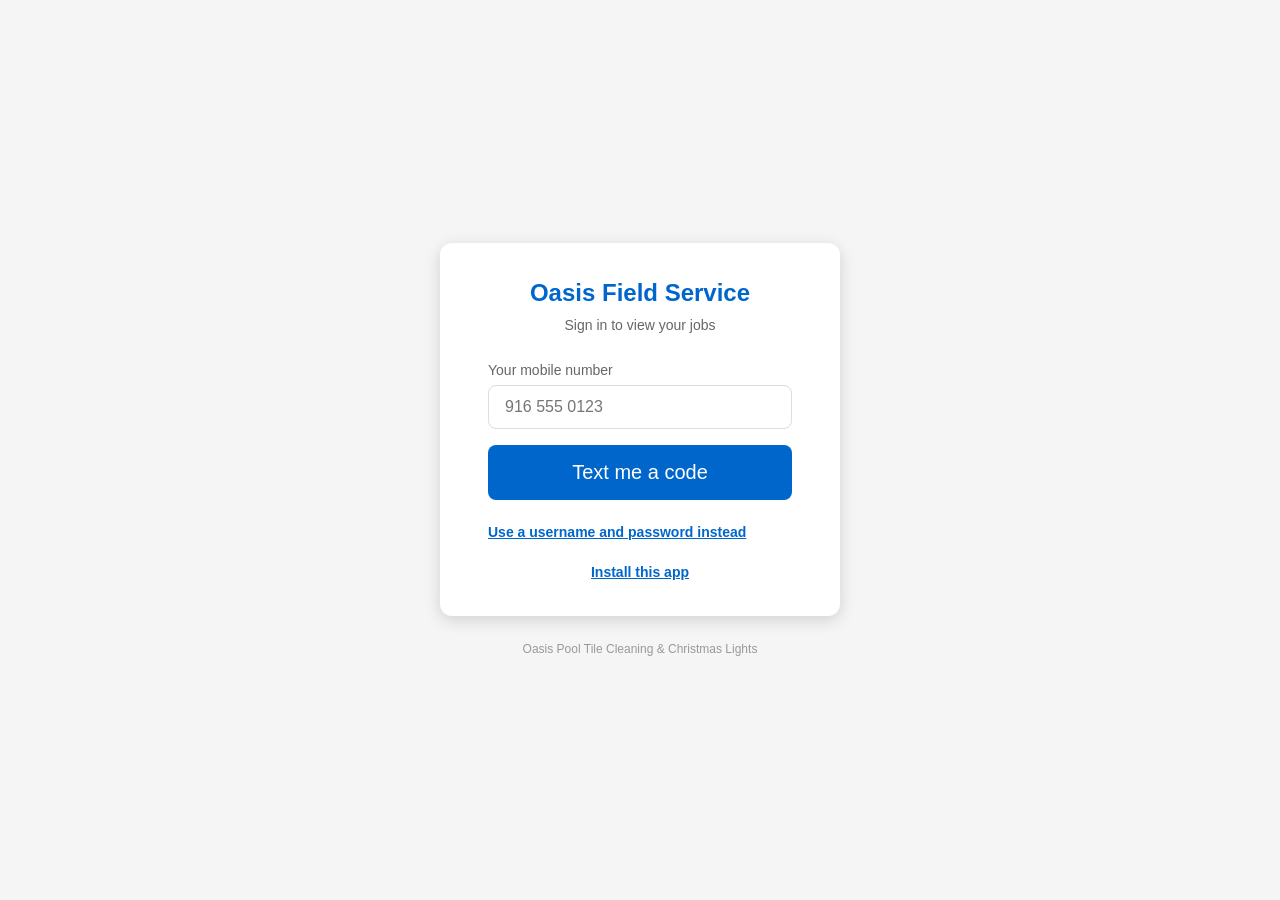
==== commit 2175f8bc: "Big clock card at the top of Today (Clock On / Lunch / Clock Off / End Lunch); sign in with a code t" ====
--- a/index.html
+++ b/index.html
@@ -8,6 +8,10 @@
   <meta name="theme-color" content="#0066cc">
   <title>Oasis Field Service</title>
   <link rel="manifest" href="manifest.json">
+  <link rel="icon" type="image/x-icon" href="favicon.ico">
+  <link rel="icon" type="image/png" sizes="32x32" href="favicon-32x32.png">
+  <link rel="icon" type="image/png" sizes="16x16" href="favicon-16x16.png">
+  <link rel="apple-touch-icon" sizes="180x180" href="apple-touch-icon.png">
   <link rel="stylesheet" href="css/variables.css">
   <link rel="stylesheet" href="css/mobile.css">
   <link rel="stylesheet" href="css/components.css">
@@ -22,7 +26,24 @@
 
       <div id="loginError" class="alert alert-error" style="display:none;"></div>
 
-      <form id="loginForm" autocomplete="on">
+      <!-- Sign in with your phone: a code by text (no password to remember) -->
+      <div id="codeLogin">
+        <div class="form-group" id="phoneStep">
+          <label for="loginPhone">Your mobile number</label>
+          <input type="tel" id="loginPhone" class="form-input" placeholder="916 555 0123" autocomplete="tel" inputmode="tel">
+          <button type="button" id="sendCodeBtn" class="btn btn-primary btn-block btn-lg" style="margin-top:var(--spacing-md);">Text me a code</button>
+        </div>
+        <div class="form-group" id="codeStep" style="display:none;">
+          <label for="loginCode">The 6-digit code we texted <span id="codeTo"></span></label>
+          <input type="text" id="loginCode" class="form-input" placeholder="123456" autocomplete="one-time-code"
+                 inputmode="numeric" maxlength="6" style="font-size:24px;letter-spacing:6px;text-align:center;">
+          <button type="button" id="codeSignInBtn" class="btn btn-primary btn-block btn-lg" style="margin-top:var(--spacing-md);">Sign In</button>
+          <button type="button" id="resendCodeBtn" class="install-link" style="margin-top:var(--spacing-sm);">Send a new code</button>
+        </div>
+        <button type="button" id="usePasswordBtn" class="install-link" style="margin-top:var(--spacing-sm);">Use a username and password instead</button>
+      </div>
+
+      <form id="loginForm" autocomplete="on" style="display:none;">
         <div class="form-group">
           <label for="username">Username</label>
           <input type="text" id="username" class="form-input" placeholder="Your Odoo username"
@@ -42,6 +63,7 @@
             Sign In
           </button>
         </div>
+        <button type="button" id="useCodeBtn" class="install-link" style="margin-top:var(--spacing-sm);">Sign in with a texted code instead</button>
       </form>
 
       <div id="loginStatus" style="text-align:center; margin-top:var(--spacing-md); display:none;">
@@ -130,6 +152,58 @@
         installHelp.style.display = 'block';
       });
 
+      // Code by text (the default), or username and password (remembered: the last way used).
+      const codeBox = document.getElementById('codeLogin');
+      const showWay = (way) => {
+        codeBox.style.display = way === 'password' ? 'none' : '';
+        form.style.display = way === 'password' ? '' : 'none';
+        try { localStorage.setItem('login_way', way); } catch (e) { /* private mode */ }
+        errorEl.style.display = 'none';
+      };
+      let lastWay = 'code';
+      try { lastWay = localStorage.getItem('login_way') || 'code'; } catch (e) { /* private mode */ }
+      showWay(lastWay);
+      document.getElementById('usePasswordBtn').addEventListener('click', () => showWay('password'));
+      document.getElementById('useCodeBtn').addEventListener('click', () => showWay('code'));
+      const phoneEl = document.getElementById('loginPhone');
+      const codeEl = document.getElementById('loginCode');
+      const fail = (msg) => { errorEl.textContent = msg; errorEl.style.display = 'block'; };
+      const sendCode = async (btn) => {
+        errorEl.style.display = 'none';
+        const phone = phoneEl.value.trim();
+        if (phone.replace(/\D/g, '').length < 10) { fail('Enter your 10-digit mobile number'); return; }
+        btn.disabled = true;
+        const res = await Auth.sendCode(phone);
+        btn.disabled = false;
+        if (!res.success) { fail(res.error); return; }
+        document.getElementById('codeTo').textContent = res.to ? `(to …${res.to})` : '';
+        document.getElementById('phoneStep').style.display = 'none';
+        document.getElementById('codeStep').style.display = '';
+        codeEl.value = '';
+        codeEl.focus();
+      };
+      document.getElementById('sendCodeBtn').addEventListener('click', (e) => sendCode(e.currentTarget));
+      document.getElementById('resendCodeBtn').addEventListener('click', (e) => sendCode(e.currentTarget));
+      phoneEl.addEventListener('keydown', (e) => { if (e.key === 'Enter') sendCode(document.getElementById('sendCodeBtn')); });
+      const codeSignIn = async () => {
+        errorEl.style.display = 'none';
+        const code = codeEl.value.replace(/\D/g, '');
+        if (code.length !== 6) { fail('Enter the 6-digit code from the text'); return; }
+        const btn = document.getElementById('codeSignInBtn');
+        btn.style.display = 'none';
+        statusEl.style.display = 'block';
+        const result = await Auth.loginWithCode(phoneEl.value.trim(), code);
+        if (result.success) {
+          window.location.href = 'app.html';
+        } else {
+          fail(result.error);
+          btn.style.display = 'flex';
+          statusEl.style.display = 'none';
+        }
+      };
+      document.getElementById('codeSignInBtn').addEventListener('click', codeSignIn);
+      codeEl.addEventListener('input', () => { if (codeEl.value.replace(/\D/g, '').length === 6) codeSignIn(); });
+
       form.addEventListener('submit', async (e) => {
         e.preventDefault();
         errorEl.style.display = 'none';
--- a/css/variables.css
+++ b/css/variables.css
@@ -4,8 +4,9 @@
   --secondary-color: #00cc66;
   --accent-color: #ff6600;
 
-  /* Status Colors */
+  /* Status Colors — source of truth: /shared/css/variables.css — keep in sync */
   --status-scheduled: #3498db;
+  --status-dispatched: #5dade2;
   --status-enroute: #f39c12;
   --status-arrived: #e67e22;
   --status-progress: #2ecc71;
--- a/css/mobile.css
+++ b/css/mobile.css
@@ -78,6 +78,53 @@
   box-shadow: var(--shadow-md);
 }
 
+/* ========== PERSONA / VIEW-AS BANNER ========== */
+.persona-banner {
+  display: flex;
+  align-items: center;
+  justify-content: space-between;
+  background: #f59e0b;
+  color: #1a1a1a;
+  padding: 6px var(--spacing-md);
+  font-size: var(--font-size-small);
+  font-weight: 600;
+  position: sticky;
+  top: 44px;
+  z-index: 99;
+}
+
+.persona-exit-btn {
+  background: rgba(0,0,0,0.15);
+  border: none;
+  border-radius: 4px;
+  padding: 2px 10px;
+  font-size: var(--font-size-small);
+  font-weight: 600;
+  color: #1a1a1a;
+  cursor: pointer;
+  white-space: nowrap;
+}
+
+.persona-exit-btn:active {
+  background: rgba(0,0,0,0.3);
+}
+
+.view-as-row {
+  padding: var(--spacing-sm) var(--spacing-md);
+  border-bottom: 1px solid var(--border-color);
+  cursor: pointer;
+  font-size: var(--font-size-base);
+  transition: background 0.15s;
+}
+
+.view-as-row:last-child {
+  border-bottom: none;
+}
+
+.view-as-row:active {
+  background: var(--surface-hover, rgba(0,0,0,0.06));
+}
+
 .app-header-top {
   background: var(--primary-color);
   color: #fff;
@@ -169,6 +216,32 @@
   font-weight: 600;
   text-align: center;
   color: var(--text-primary);
+}
+
+.job-search-wrap {
+  background: var(--card-background);
+  padding: var(--spacing-xs) var(--spacing-md);
+  border-bottom: 1px solid var(--border-color);
+  flex-shrink: 0;
+}
+
+.job-search-input {
+  width: 100%;
+  height: 44px;
+  padding: 0 var(--spacing-sm);
+  background: var(--input-background, var(--background-color));
+  border: 1px solid var(--border-color);
+  border-radius: var(--border-radius);
+  font-size: var(--font-size-base);
+  color: var(--text-primary);
+  box-sizing: border-box;
+  outline: none;
+  -webkit-appearance: none;
+  appearance: none;
+}
+
+.job-search-input:focus {
+  border-color: var(--primary-color);
 }
 
 .list-tabs {
@@ -272,24 +345,19 @@
   font-size: 20px;
 }
 
-.footer-btn-call {
-  background: linear-gradient(135deg, #27ae60, #2ecc71);
-  box-shadow: 0 2px 8px rgba(39, 174, 96, 0.3);
-}
-
-.footer-btn-call.disabled {
+.footer-btn-contact {
+  background: linear-gradient(135deg, #00897b, #26a69a);
+  box-shadow: 0 2px 8px rgba(0, 137, 123, 0.35);
+}
+
+.footer-btn-contact.disabled {
   background: linear-gradient(135deg, #95a5a6, #bdc3c7);
   box-shadow: none;
 }
 
-.footer-btn-sms {
-  background: linear-gradient(135deg, #3498db, #5dade2);
-  box-shadow: 0 2px 8px rgba(52, 152, 219, 0.3);
-}
-
-.footer-btn-sms.disabled {
-  background: linear-gradient(135deg, #95a5a6, #bdc3c7);
-  box-shadow: none;
+.footer-btn-camera {
+  background: linear-gradient(135deg, #e67e22, #f39c12);
+  box-shadow: 0 2px 8px rgba(230, 126, 34, 0.35);
 }
 
 .footer-btn-placeholder {
@@ -298,18 +366,300 @@
   opacity: 0.5;
 }
 
+.footer-btn-docs {
+  background: linear-gradient(135deg, #1565c0, #1976d2);
+  box-shadow: 0 2px 8px rgba(21, 101, 192, 0.35);
+}
+
 .footer-btn-journal {
   background: linear-gradient(135deg, #e74c3c, #ec7063);
   box-shadow: 0 2px 8px rgba(231, 76, 60, 0.3);
 }
 
+.footer-btn-timesheet {
+  background: linear-gradient(135deg, #8e44ad, #9b59b6);
+  box-shadow: 0 2px 8px rgba(142, 68, 173, 0.3);
+}
+
+.footer-btn-receipt {
+  background: linear-gradient(135deg, #16a085, #1abc9c);
+  box-shadow: 0 2px 8px rgba(22, 160, 133, 0.35);
+}
+
 .footer-btn-menu {
   background: linear-gradient(135deg, #4a5568, #718096);
   box-shadow: 0 2px 8px rgba(74, 85, 104, 0.3);
 }
 
+.footer-btn-help {
+  background: linear-gradient(135deg, #5c6bc0, #7986cb);
+  box-shadow: 0 2px 8px rgba(92, 107, 192, 0.35);
+  position: relative;
+}
+
+/* Badge on footer buttons (e.g. helpdesk ticket count) */
+.footer-btn-badge {
+  position: absolute;
+  top: 2px;
+  right: 2px;
+  min-width: 16px;
+  height: 16px;
+  padding: 0 4px;
+  background: #e74c3c;
+  color: #fff;
+  border-radius: 8px;
+  font-size: 10px;
+  font-weight: 700;
+  line-height: 16px;
+  text-align: center;
+  pointer-events: none;
+}
+
 .footer-menu-wrapper {
   position: relative;
+}
+
+/* ========== HELP MENU MODAL ========== */
+.modal-help .modal-body.help-menu-body {
+  display: flex;
+  flex-direction: column;
+  gap: var(--spacing-md);
+  padding: var(--spacing-md);
+}
+
+.help-menu-card {
+  display: flex;
+  align-items: center;
+  gap: var(--spacing-md);
+  width: 100%;
+  padding: var(--spacing-md);
+  background: var(--card-background);
+  border: 1px solid var(--border-color);
+  border-radius: var(--border-radius-lg);
+  cursor: pointer;
+  text-align: left;
+  transition: background 0.15s, border-color 0.15s;
+}
+
+.help-menu-card:active {
+  background: var(--background);
+  border-color: var(--primary-color);
+}
+
+.help-menu-card-icon {
+  font-size: 28px;
+  width: 44px;
+  text-align: center;
+  flex-shrink: 0;
+  position: relative;
+}
+
+.help-menu-ticket-badge {
+  position: absolute;
+  top: -4px;
+  right: -4px;
+  min-width: 16px;
+  height: 16px;
+  padding: 0 4px;
+  background: #e74c3c;
+  color: #fff;
+  border-radius: 8px;
+  font-size: 10px;
+  font-weight: 700;
+  line-height: 16px;
+  text-align: center;
+}
+
+.help-menu-card-label {
+  font-size: var(--font-size-base);
+  font-weight: 600;
+  color: var(--text-primary);
+}
+
+.help-menu-card-desc {
+  font-size: var(--font-size-small);
+  color: var(--text-secondary);
+  margin-top: 2px;
+}
+
+/* ========== QR SCANNER MODAL ========== */
+.modal-qr {
+  max-width: 360px;
+}
+
+.qr-scanner-body {
+  display: flex;
+  flex-direction: column;
+  align-items: center;
+  gap: var(--spacing-md);
+}
+
+.qr-status {
+  font-size: var(--font-size-small);
+  color: var(--text-secondary);
+  text-align: center;
+}
+
+.qr-viewfinder-wrapper {
+  position: relative;
+  width: 260px;
+  height: 260px;
+  border-radius: var(--border-radius-md);
+  overflow: hidden;
+  background: #000;
+}
+
+.qr-video {
+  width: 100%;
+  height: 100%;
+  object-fit: cover;
+}
+
+.qr-viewfinder-frame {
+  position: absolute;
+  inset: 20px;
+  border: 2px solid rgba(255, 255, 255, 0.7);
+  border-radius: 8px;
+  pointer-events: none;
+}
+
+.qr-viewfinder-frame::before,
+.qr-viewfinder-frame::after {
+  content: '';
+  position: absolute;
+  width: 20px;
+  height: 20px;
+  border-color: var(--primary-color);
+  border-style: solid;
+}
+
+.qr-viewfinder-frame::before {
+  top: -2px;
+  left: -2px;
+  border-width: 3px 0 0 3px;
+  border-radius: 4px 0 0 0;
+}
+
+.qr-viewfinder-frame::after {
+  bottom: -2px;
+  right: -2px;
+  border-width: 0 3px 3px 0;
+  border-radius: 0 0 4px 0;
+}
+
+.qr-hint {
+  font-size: var(--font-size-small);
+  color: var(--text-secondary);
+  text-align: center;
+  margin: 0;
+}
+
+/* ========== HELPDESK TICKETS MODAL ========== */
+.modal-helpdesk {
+  max-height: 85vh;
+  display: flex;
+  flex-direction: column;
+}
+
+.modal-helpdesk .modal-body {
+  flex: 1;
+  overflow-y: auto;
+  min-height: 0;
+}
+
+.helpdesk-controls {
+  display: flex;
+  align-items: center;
+  gap: var(--spacing-sm);
+  padding: var(--spacing-xs) var(--spacing-md);
+  border-bottom: 1px solid var(--border-color);
+  background: var(--bg-color);
+}
+
+.helpdesk-control-select {
+  flex: 1;
+  padding: 4px 8px;
+  font-size: var(--font-size-small);
+  border: 1px solid var(--border-color);
+  border-radius: 4px;
+  background: var(--input-bg, var(--bg-color));
+  color: var(--text-primary);
+}
+
+.helpdesk-control-btn {
+  padding: 4px 10px;
+  font-size: var(--font-size-small);
+  border: 1px solid var(--border-color);
+  border-radius: 4px;
+  background: var(--surface-color);
+  color: var(--text-primary);
+  white-space: nowrap;
+  cursor: pointer;
+}
+
+.helpdesk-control-btn:active {
+  background: var(--primary-color);
+  color: #fff;
+  border-color: var(--primary-color);
+}
+
+.helpdesk-ticket-list {
+  display: flex;
+  flex-direction: column;
+}
+
+.helpdesk-team-header {
+  padding: var(--spacing-xs) var(--spacing-md);
+  font-size: var(--font-size-small);
+  font-weight: 600;
+  color: var(--text-muted);
+  text-transform: uppercase;
+  letter-spacing: 0.05em;
+  background: var(--surface-color);
+  border-bottom: 1px solid var(--border-color);
+  position: sticky;
+  top: 0;
+  z-index: 1;
+}
+
+.helpdesk-ticket-row {
+  padding: var(--spacing-sm) var(--spacing-md);
+  border-bottom: 1px solid var(--border-color);
+  cursor: pointer;
+  transition: background 0.15s;
+}
+
+.helpdesk-ticket-row:active {
+  background: var(--surface-hover, rgba(0,0,0,0.06));
+}
+
+.helpdesk-ticket-row:last-child {
+  border-bottom: none;
+}
+
+.helpdesk-ticket-title {
+  font-size: var(--font-size-small);
+  font-weight: 500;
+  color: var(--text-primary);
+  margin-bottom: 3px;
+}
+
+.helpdesk-ticket-meta {
+  display: flex;
+  justify-content: space-between;
+  font-size: var(--font-size-xs);
+  color: var(--text-secondary);
+}
+
+.helpdesk-stage {
+  background: rgba(52, 152, 219, 0.12);
+  color: var(--primary-color);
+  padding: 1px 6px;
+  border-radius: 4px;
+}
+
+.helpdesk-date {
+  color: var(--text-muted);
 }
 
 /* Menu dropdown opens upward from footer */
@@ -375,6 +725,10 @@
   background: linear-gradient(135deg, #9b59b6, #a569bd);
 }
 
+.contact-picker-icon.sms {
+  background: linear-gradient(135deg, #3498db, #5dade2);
+}
+
 .contact-picker-label {
   font-size: var(--font-size-xs);
   color: var(--text-secondary);
@@ -384,6 +738,109 @@
   font-size: var(--font-size-small);
   font-weight: 500;
   color: var(--text-primary);
+}
+
+/* SMS template picker — vertical variant of contact-picker */
+.contact-picker-sms {
+  flex-direction: column;
+  align-items: stretch;
+  gap: 0;
+  padding: 0;
+  min-width: 220px;
+}
+
+.sms-picker-header {
+  display: flex;
+  align-items: center;
+  gap: var(--spacing-sm);
+  padding: var(--spacing-sm) var(--spacing-md);
+  border-bottom: 1px solid var(--border-color);
+}
+
+.sms-picker-back {
+  background: none;
+  border: none;
+  font-size: 18px;
+  cursor: pointer;
+  padding: 0 4px;
+  color: var(--text-secondary);
+  line-height: 1;
+}
+
+.sms-picker-title {
+  font-size: var(--font-size-small);
+  font-weight: 600;
+  color: var(--text-primary);
+}
+
+.sms-picker-option {
+  display: flex;
+  align-items: center;
+  gap: var(--spacing-sm);
+  width: 100%;
+  padding: var(--spacing-sm) var(--spacing-md);
+  background: none;
+  border: none;
+  border-bottom: 1px solid var(--border-color);
+  cursor: pointer;
+  text-align: left;
+  font-size: var(--font-size-small);
+  color: var(--text-primary);
+  transition: background 0.15s;
+}
+
+.sms-picker-option:last-child {
+  border-bottom: none;
+}
+
+.sms-picker-option:active {
+  background: var(--background);
+}
+
+.sms-picker-option-icon {
+  font-size: 18px;
+  width: 28px;
+  text-align: center;
+}
+
+.sms-picker-option.muted {
+  color: var(--text-secondary);
+}
+
+.sms-eta-form {
+  display: flex;
+  align-items: center;
+  gap: var(--spacing-xs);
+  padding: var(--spacing-xs) var(--spacing-md) var(--spacing-sm);
+  border-bottom: 1px solid var(--border-color);
+  background: var(--background);
+}
+
+.sms-eta-form input[type="number"] {
+  width: 64px;
+  padding: 4px 6px;
+  border: 1px solid var(--border-color);
+  border-radius: var(--border-radius-sm);
+  font-size: var(--font-size-xs);
+  text-align: center;
+  background: var(--card-background);
+  color: var(--text-primary);
+}
+
+.sms-eta-form label {
+  font-size: var(--font-size-xs);
+  color: var(--text-secondary);
+  flex: 1;
+}
+
+.sms-eta-send {
+  padding: 4px 12px;
+  background: var(--primary-color);
+  color: #fff;
+  border: none;
+  border-radius: var(--border-radius-sm);
+  font-size: var(--font-size-xs);
+  cursor: pointer;
 }
 
 /* ========== VIEWS ========== */
@@ -494,6 +951,9 @@
   box-shadow: var(--shadow-sm);
   padding: var(--spacing-md);
   margin-bottom: var(--spacing-md);
+  overflow: hidden;
+  word-wrap: break-word;
+  overflow-wrap: break-word;
 }
 
 .detail-section h3 {
@@ -559,7 +1019,7 @@
   bottom: calc(var(--safe-bottom) + var(--spacing-lg));
   left: 50%;
   transform: translateX(-50%);
-  z-index: 1000;
+  z-index: 9999;
   display: flex;
   flex-direction: column;
   gap: var(--spacing-sm);
@@ -596,3 +1056,256 @@
     padding: var(--spacing-xl) 48px;
   }
 }
+
+
+/* ── Close Job Banner ─────────────────────────────────────────────────────── */
+
+/* Container shared by both open (orange-red button) and closed (green) states */
+.close-job-banner {
+  padding: var(--spacing-sm) var(--spacing-md);
+  background: var(--bg-primary, #fff);
+  border-bottom: 1px solid var(--border-color, #e0e0e0);
+}
+
+.btn-xl {
+  font-size: 1.15rem;
+  padding: 14px var(--spacing-md);
+  font-weight: 700;
+  letter-spacing: 0.02em;
+}
+
+/* Close Job button — vivid orange-red for maximum attention */
+.btn-close-job {
+  background: #e8480c;
+  color: #fff;
+  border: none;
+  text-shadow: 0 1px 2px rgba(0,0,0,0.25);
+  box-shadow: 0 3px 8px rgba(232,72,12,0.4);
+}
+.btn-close-job:active { background: #bf3b08; }
+
+/* Job Closed green banner state */
+.close-job-banner.closed {
+  background: #e8f5e9;
+  border-bottom-color: #a5d6a7;
+  display: flex;
+  align-items: center;
+  gap: var(--spacing-sm);
+}
+.job-closed-label {
+  flex: 1;
+  font-weight: 700;
+  font-size: 1rem;
+  color: #2e7d32;
+}
+.job-closed-edit-btn {
+  font-size: 0.82rem;
+  padding: 4px 12px;
+  color: #2e7d32;
+  border: 1px solid #66bb6a;
+  border-radius: var(--border-radius);
+  background: transparent;
+}
+.job-closed-edit-btn:active { background: #c8e6c9; }
+.job-reopen-btn {
+  font-size: 0.82rem;
+  padding: 4px 12px;
+  color: #bf360c;
+  border: 1px solid #ff7043;
+  border-radius: var(--border-radius);
+  background: transparent;
+}
+.job-reopen-btn:active { background: #fbe9e7; }
+
+.btn-success {
+  background: var(--success, #2e7d32);
+  color: #fff;
+  border: none;
+}
+.btn-success:active { background: #1b5e20; }
+
+.btn-outline {
+  background: transparent;
+  color: var(--text-primary, #333);
+  border: 1.5px solid var(--border-color, #ccc);
+}
+.btn-outline:active { background: var(--bg-secondary, #f5f5f5); }
+
+/* Early wrap-up section on Info tab */
+.wrapup-early-section {
+  padding-top: var(--spacing-sm);
+  padding-bottom: var(--spacing-sm);
+}
+
+/* ── Wrap-Up Modal ──────────────────────────────────────────────────────── */
+
+.modal-wrapup {
+  max-height: 92vh;
+  display: flex;
+  flex-direction: column;
+}
+
+.modal-body-scroll {
+  overflow-y: auto;
+  -webkit-overflow-scrolling: touch;
+  flex: 1;
+}
+
+.wrapup-context {
+  background: var(--bg-secondary, #f5f5f5);
+  border-radius: 6px;
+  padding: 10px 12px;
+  margin-bottom: var(--spacing-md);
+}
+.wrapup-job-name {
+  font-weight: 700;
+  font-size: 1rem;
+  margin-bottom: 2px;
+}
+.wrapup-meta {
+  font-size: 0.85rem;
+  color: var(--text-secondary, #666);
+  display: flex;
+  gap: 6px;
+  flex-wrap: wrap;
+}
+.wrapup-time { opacity: 0.8; }
+
+.wrapup-field {
+  margin-bottom: var(--spacing-md);
+}
+.wrapup-label {
+  display: block;
+  font-weight: 600;
+  font-size: 0.9rem;
+  margin-bottom: 6px;
+}
+.wrapup-nudge {
+  font-weight: 400;
+  color: var(--text-secondary, #888);
+  font-size: 0.82rem;
+}
+.wrapup-check-label {
+  display: flex;
+  align-items: center;
+  gap: 10px;
+  cursor: pointer;
+  font-size: 0.95rem;
+}
+.wrapup-check-label input[type="checkbox"] {
+  width: 20px;
+  height: 20px;
+  flex-shrink: 0;
+}
+
+.wrapup-payment-notice {
+  background: #fff8e1;
+  border: 1px solid #f9a825;
+  border-radius: 6px;
+  padding: 10px 12px;
+  margin-bottom: var(--spacing-md);
+}
+.wrapup-payment-notice p {
+  font-size: 0.88rem;
+  color: #6d4c00;
+  margin: 0 0 8px;
+}
+
+/* Payment reasons checkboxes (replaces single follow-up textarea) */
+.wrapup-payment-reasons {
+  background: #fff8e1;
+  border: 1px solid #f9a825;
+  border-radius: 6px;
+  padding: 10px 12px;
+  margin-bottom: var(--spacing-md);
+  display: flex;
+  flex-direction: column;
+  gap: 8px;
+}
+.wrapup-payment-notice-text {
+  font-size: 0.88rem;
+  color: #6d4c00;
+  margin: 0 0 4px;
+}
+
+/* Note to Office toggle button */
+.wrapup-office-toggle-btn {
+  font-size: 0.9rem;
+  color: var(--color-primary, #1565c0);
+  border-color: var(--color-primary, #1565c0);
+  padding: 6px 14px;
+}
+
+.wrapup-footer {
+  display: flex;
+  flex-direction: column;
+  gap: var(--spacing-sm);
+}
+
+/* ── Toggle buttons (2 or 3 options) ────────────────────────────────────── */
+
+.toggle-pair,
+.toggle-trio {
+  display: flex;
+  gap: 6px;
+}
+.toggle-pair .toggle-btn  { flex: 1; }
+.toggle-trio .toggle-btn  { flex: 1; }
+
+.toggle-btn {
+  padding: 10px 8px;
+  border: 1.5px solid var(--border-color, #ccc);
+  border-radius: 6px;
+  background: var(--bg-primary, #fff);
+  color: var(--text-primary, #333);
+  font-size: 0.88rem;
+  font-weight: 600;
+  cursor: pointer;
+  text-align: center;
+  transition: background 0.15s, border-color 0.15s;
+}
+.toggle-btn.active {
+  background: var(--color-primary, #1565c0);
+  color: #fff;
+  border-color: var(--color-primary, #1565c0);
+}
+
+/* ── Clock-Off Prompt ───────────────────────────────────────────────────── */
+
+.modal-clockoff .modal-header h3 {
+  color: var(--success, #2e7d32);
+}
+
+.clockoff-note {
+  font-size: 0.9rem;
+  color: var(--text-secondary, #666);
+  margin-bottom: var(--spacing-sm);
+}
+
+/* Payment status line inside wrap-up modal */
+.wrapup-payment-status {
+  margin-top: 6px;
+  font-size: 0.82rem;
+}
+.wrapup-status-loading { color: var(--text-secondary, #888); font-style: italic; }
+.wrapup-status-paid    { color: #2e7d32; font-weight: 600; }
+.wrapup-status-unpaid  { color: #a06000; font-weight: 600; }
+
+/* ── Wrap-Up button: above-footer placement ──────────────────────────────── */
+
+#wrapupAboveFooterBar {
+  position: fixed;
+  bottom: 60px; /* sits just above the footer (min-height: 60px) */
+  left: 0;
+  right: 0;
+  padding: var(--spacing-sm) var(--spacing-md);
+  background: var(--card-background);
+  border-top: 2px solid var(--color-primary, #1565c0);
+  z-index: 99;
+}
+
+/* When the above-footer bar is visible, panels need extra bottom padding
+   so the last content isn't hidden behind both the footer and the bar. */
+#detailView.wrapup-above-footer .detail-panel {
+  padding-bottom: calc(var(--spacing-md) + 70px + 68px);
+}
--- a/css/components.css
+++ b/css/components.css
@@ -187,6 +187,7 @@
   box-shadow: var(--shadow-md);
 }
 
+.job-card.status-dispatched { border-left-color: var(--status-dispatched); }
 .job-card.status-enroute { border-left-color: var(--status-enroute); }
 .job-card.status-arrived { border-left-color: var(--status-arrived); }
 .job-card.status-progress { border-left-color: var(--status-progress); }
@@ -330,6 +331,11 @@
   color: var(--status-scheduled);
 }
 
+.status-badge.dispatched {
+  background: rgba(93, 173, 226, 0.15);
+  color: var(--status-dispatched);
+}
+
 .status-badge.enroute {
   background: rgba(243, 156, 18, 0.15);
   color: var(--status-enroute);
@@ -391,6 +397,19 @@
 .overdue-badge {
   display: block;
   background: linear-gradient(135deg, #e74c3c, #c0392b);
+  color: #fff;
+  font-size: var(--font-size-xs);
+  font-weight: 600;
+  padding: 4px 8px;
+  margin: calc(-1 * var(--spacing-sm)) calc(-1 * var(--spacing-sm)) var(--spacing-sm);
+  border-radius: var(--border-radius-md) var(--border-radius-md) 0 0;
+  text-align: center;
+}
+
+/* ========== NOT CLOSED BADGE (history tab) ========== */
+.not-closed-badge {
+  display: block;
+  background: linear-gradient(135deg, #7c3aed, #5b21b6);
   color: #fff;
   font-size: var(--font-size-xs);
   font-weight: 600;
@@ -492,6 +511,11 @@
   width: 100%;
   max-width: 360px;
   box-shadow: var(--shadow-lg);
+  /* Never taller than the overlay's content box, so the header and footer
+     (with the action buttons) stay on-screen and the body scrolls instead. */
+  max-height: 100%;
+  display: flex;
+  flex-direction: column;
 }
 
 .modal-header {
@@ -500,6 +524,7 @@
   align-items: center;
   padding: var(--spacing-md);
   border-bottom: 1px solid var(--border-color);
+  flex-shrink: 0;
 }
 
 .modal-header h3 {
@@ -522,6 +547,9 @@
 
 .modal-body {
   padding: var(--spacing-md);
+  overflow-y: auto;
+  -webkit-overflow-scrolling: touch;
+  min-height: 0; /* allow the body to shrink/scroll within a capped modal */
 }
 
 .modal-footer {
@@ -530,6 +558,178 @@
   justify-content: flex-end;
   padding: var(--spacing-md);
   border-top: 1px solid var(--border-color);
+  flex-shrink: 0;
+}
+
+/* ========== WORKER TIME OFF MODAL ========== */
+.modal-timeoff-worker {
+  max-width: 560px;
+  width: min(560px, 100%);
+  max-height: 88vh;
+  display: flex;
+  flex-direction: column;
+}
+
+.modal-timeoff-worker .modal-body {
+  overflow-y: auto;
+  -webkit-overflow-scrolling: touch;
+}
+
+.timeoff-worker-summary {
+  display: grid;
+  grid-template-columns: repeat(2, minmax(0, 1fr));
+  gap: var(--spacing-sm);
+  margin-bottom: var(--spacing-md);
+}
+
+.timeoff-worker-stat {
+  border: 1px solid var(--border-color);
+  border-radius: var(--border-radius);
+  padding: var(--spacing-sm);
+  text-align: center;
+  background: var(--background);
+}
+
+.timeoff-worker-stat-value {
+  font-size: 20px;
+  font-weight: 700;
+  color: var(--text-primary);
+  line-height: 1.1;
+}
+
+.timeoff-worker-stat-label {
+  font-size: var(--font-size-xs);
+  color: var(--text-secondary);
+  margin-top: 2px;
+  text-transform: uppercase;
+  letter-spacing: 0.04em;
+}
+
+.timeoff-worker-filters {
+  display: flex;
+  flex-wrap: wrap;
+  gap: var(--spacing-xs);
+  margin-bottom: var(--spacing-sm);
+}
+
+.timeoff-worker-filter,
+.timeoff-worker-refresh {
+  border: 1px solid var(--border-color);
+  border-radius: 999px;
+  background: transparent;
+  color: var(--text-secondary);
+  font-size: var(--font-size-xs);
+  font-weight: 600;
+  padding: 6px 12px;
+  cursor: pointer;
+  min-height: 30px;
+}
+
+.timeoff-worker-filter.active {
+  border-color: var(--primary-color);
+  color: var(--primary-color);
+  background: rgba(0, 102, 204, 0.08);
+}
+
+.timeoff-worker-refresh {
+  margin-left: auto;
+}
+
+.timeoff-worker-list {
+  display: flex;
+  flex-direction: column;
+  gap: var(--spacing-sm);
+  min-height: 80px;
+}
+
+.timeoff-worker-card {
+  border: 1px solid var(--border-color);
+  border-radius: var(--border-radius);
+  padding: var(--spacing-sm);
+  background: var(--card-background);
+}
+
+.timeoff-worker-card-top {
+  display: flex;
+  justify-content: space-between;
+  align-items: center;
+  gap: var(--spacing-sm);
+  margin-bottom: 4px;
+}
+
+.timeoff-worker-type {
+  font-size: var(--font-size-small);
+  font-weight: 600;
+  color: var(--text-primary);
+}
+
+.timeoff-worker-status {
+  font-size: 11px;
+  font-weight: 700;
+  text-transform: uppercase;
+  letter-spacing: 0.04em;
+  padding: 2px 8px;
+  border-radius: 999px;
+}
+
+.timeoff-worker-status.status-draft {
+  color: var(--text-secondary);
+  background: var(--border-color);
+}
+
+.timeoff-worker-status.status-pending {
+  color: #8a5a00;
+  background: rgba(243, 156, 18, 0.2);
+}
+
+.timeoff-worker-status.status-approved {
+  color: #1b6b3f;
+  background: rgba(39, 174, 96, 0.2);
+}
+
+.timeoff-worker-status.status-refused {
+  color: #9d2b23;
+  background: rgba(231, 76, 60, 0.2);
+}
+
+.timeoff-worker-date,
+.timeoff-worker-days {
+  font-size: var(--font-size-xs);
+  color: var(--text-secondary);
+}
+
+.timeoff-worker-days {
+  margin-top: 2px;
+}
+
+.timeoff-worker-notes {
+  margin-top: 6px;
+  font-size: var(--font-size-xs);
+  color: var(--text-muted);
+  line-height: 1.35;
+}
+
+.timeoff-worker-empty,
+.timeoff-worker-loading {
+  color: var(--text-muted);
+  font-size: var(--font-size-small);
+  text-align: center;
+  padding: var(--spacing-md) 0;
+}
+
+.timeoff-worker-form h4 {
+  margin: 0 0 var(--spacing-sm);
+  font-size: var(--font-size-small);
+}
+
+.timeoff-worker-dates {
+  display: flex;
+  flex-direction: column;
+  gap: var(--spacing-xs);
+}
+
+.timeoff-worker-multiday-check {
+  margin: 0 0 var(--spacing-xs);
 }
 
 /* ========== CREW LIST ========== */
@@ -661,6 +861,79 @@
 }
 
 /* ========== DIVIDER ========== */
+/* ========== TODAY: HISTORY ALERT BANNER ========== */
+.history-alert-banner {
+  display: flex;
+  align-items: center;
+  justify-content: space-between;
+  gap: var(--spacing-sm);
+  background: var(--warning-bg, #fff8e1);
+  border-left: 4px solid var(--warning-color, #f59e0b);
+  border-radius: var(--radius-sm);
+  padding: var(--spacing-sm) var(--spacing-md);
+  margin: var(--spacing-sm) var(--spacing-md);
+  font-size: var(--font-size-small);
+}
+
+.history-alert-text {
+  color: var(--text-primary);
+  flex: 1;
+}
+
+.history-alert-btn {
+  background: none;
+  border: 1px solid var(--warning-color, #f59e0b);
+  border-radius: var(--radius-sm);
+  color: var(--warning-color, #f59e0b);
+  padding: 4px 10px;
+  font-size: var(--font-size-small);
+  font-weight: 600;
+  cursor: pointer;
+  white-space: nowrap;
+}
+
+.history-alert-btn:active {
+  opacity: 0.7;
+}
+
+/* Per-card billing indicators. Invoicing state is the office's concern and is
+   not surfaced here; payment collection still happens in the field. */
+.job-billing-tag {
+  font-size: 11px;
+  font-weight: 700;
+  padding: 2px 7px;
+  border-radius: 10px;
+  white-space: nowrap;
+}
+
+.unpaid-tag {
+  background: #fee2e2;
+  color: #b91c1c;
+}
+
+.jobs-section-divider {
+  display: flex;
+  align-items: center;
+  gap: var(--spacing-sm);
+  margin: var(--spacing-md) var(--spacing-md) var(--spacing-sm);
+}
+
+.jobs-section-divider::before,
+.jobs-section-divider::after {
+  content: '';
+  flex: 1;
+  height: 1px;
+  background: var(--border-color);
+}
+
+.jobs-section-label {
+  font-size: var(--font-size-small);
+  color: var(--text-secondary);
+  text-transform: uppercase;
+  letter-spacing: 0.05em;
+  white-space: nowrap;
+}
+
 .divider {
   height: 1px;
   background: var(--border-color);
@@ -827,34 +1100,271 @@
   color: var(--text-muted);
 }
 
-/* ========== PHOTO OVERLAY (Full-size viewer) ========== */
-.photo-overlay {
+/* ========== DOCUMENTS PANEL ========== */
+.modal-documents {
+  max-height: 80vh;
+  display: flex;
+  flex-direction: column;
+}
+
+.modal-documents .modal-body {
+  flex: 1;
+  overflow-y: auto;
+  padding: 0;
+}
+
+.docs-section {
+  border-bottom: 1px solid var(--border-color);
+}
+
+.docs-section:last-child {
+  border-bottom: none;
+}
+
+.docs-section-header {
+  display: flex;
+  align-items: center;
+  gap: var(--spacing-sm);
+  padding: var(--spacing-sm) var(--spacing-md);
+  background: var(--background-secondary);
+}
+
+.docs-section-title {
+  font-size: var(--font-size-small);
+  font-weight: 600;
+  color: var(--text-secondary);
+  text-transform: uppercase;
+  letter-spacing: 0.04em;
+  flex: 1;
+}
+
+.docs-section-count {
+  font-size: var(--font-size-xs);
+  color: var(--text-muted);
+  background: var(--border-color);
+  border-radius: 10px;
+  padding: 1px 7px;
+}
+
+.docs-section-body {
+  padding: var(--spacing-sm) var(--spacing-md);
+}
+
+.docs-photo-grid {
+  display: grid;
+  grid-template-columns: repeat(auto-fill, minmax(64px, 1fr));
+  gap: 6px;
+}
+
+/* ── Docs file grid (grid mode default, list-view toggle) ── */
+.docs-file-grid {
+  display: grid;
+  grid-template-columns: repeat(auto-fill, minmax(64px, 1fr));
+  gap: 6px;
+}
+
+.docs-file-item {
+  display: block;
+  cursor: pointer;
+  text-decoration: none;
+  color: var(--text-primary);
+  border-radius: var(--border-radius);
+  overflow: hidden;
+}
+
+.docs-file-item:active {
+  opacity: 0.8;
+}
+
+.docs-file-item-thumb {
+  aspect-ratio: 1;
+  background: var(--border-color);
+  border-radius: var(--border-radius);
+  overflow: hidden;
+  display: flex;
+  align-items: center;
+  justify-content: center;
+}
+
+.docs-file-item-thumb img {
+  width: 100%;
+  height: 100%;
+  object-fit: cover;
+}
+
+.docs-file-item-icon-thumb {
+  background: var(--background-secondary);
+  border: 1px solid var(--border-color);
+  font-size: 28px;
+}
+
+.docs-file-item-fallback {
+  width: 100%;
+  height: 100%;
+  align-items: center;
+  justify-content: center;
+  font-size: 28px;
+}
+
+/* Info hidden in grid mode */
+.docs-file-item-info {
+  display: none;
+}
+
+/* ── List view — triggered by parent #documentsBody.list-view ── */
+.list-view .docs-file-grid {
+  display: flex;
+  flex-direction: column;
+  gap: 0;
+}
+
+.list-view .docs-file-grid .docs-file-item {
+  display: flex;
+  flex-direction: row;
+  align-items: center;
+  gap: var(--spacing-sm);
+  padding: 8px 0;
+  border-bottom: 1px solid var(--border-color);
+  border-radius: 0;
+  overflow: visible;
+}
+
+.list-view .docs-file-grid .docs-file-item:last-child {
+  border-bottom: none;
+}
+
+.list-view .docs-file-grid .docs-file-item-thumb {
+  width: 52px;
+  height: 52px;
+  aspect-ratio: 1;
+  flex-shrink: 0;
+}
+
+.list-view .docs-file-grid .docs-file-item-info {
+  display: flex;
+  flex-direction: column;
+  gap: 2px;
+  flex: 1;
+  min-width: 0;
+}
+
+.docs-file-item-name {
+  font-size: var(--font-size-small);
+  font-weight: 500;
+  white-space: nowrap;
+  overflow: hidden;
+  text-overflow: ellipsis;
+}
+
+.docs-file-item-meta {
+  font-size: var(--font-size-xs);
+  color: var(--text-muted);
+}
+
+/* Toggle button */
+.docs-view-toggle {
+  background: none;
+  border: none;
+  padding: 2px 6px;
+  cursor: pointer;
+  font-size: 18px;
+  color: var(--text-secondary);
+  line-height: 1;
+  border-radius: 4px;
+}
+
+.docs-view-toggle:active {
+  background: var(--border-color);
+}
+
+.docs-empty {
+  text-align: center;
+  color: var(--text-muted);
+  font-size: var(--font-size-small);
+  padding: var(--spacing-sm) 0;
+  margin: 0;
+}
+
+.documents-list {
+  padding: var(--spacing-sm) 0;
+}
+
+.documents-empty {
+  text-align: center;
+  color: var(--text-secondary);
+  font-size: var(--font-size-small);
+  padding: var(--spacing-lg) var(--spacing-md);
+}
+
+.document-item {
+  display: flex;
+  align-items: center;
+  gap: var(--spacing-sm);
+  padding: var(--spacing-sm) var(--spacing-md);
+  border-bottom: 1px solid var(--border-color);
+  text-decoration: none;
+  color: var(--text-primary);
+  min-height: 48px;
+}
+
+.document-item:active {
+  background: var(--background-secondary);
+}
+
+.document-item-icon {
+  font-size: 20px;
+  flex-shrink: 0;
+  width: 28px;
+  text-align: center;
+}
+
+.document-item-name {
+  flex: 1;
+  font-size: var(--font-size-small);
+  line-height: 1.3;
+  word-break: break-word;
+}
+
+.document-item-arrow {
+  color: var(--text-secondary);
+  font-size: 20px;
+  flex-shrink: 0;
+}
+
+/* ========== PHOTO LIGHTBOX (Full-size viewer with navigation) ========== */
+.photo-lightbox {
   position: fixed;
   inset: 0;
   z-index: 2000;
-  background: rgba(0, 0, 0, 0.92);
+  background: rgba(0, 0, 0, 0.95);
   display: flex;
   flex-direction: column;
-  animation: fadeIn 0.2s ease;
-}
-
-.photo-overlay-header {
+  animation: fadeIn 0.15s ease;
+  touch-action: none;
+}
+
+.photo-lightbox-top {
   display: flex;
   justify-content: space-between;
   align-items: center;
   padding: var(--spacing-sm) var(--spacing-md);
   padding-top: calc(var(--safe-top) + var(--spacing-sm));
-  color: #fff;
-  font-size: var(--font-size-small);
-}
-
-.photo-overlay-close {
+  flex-shrink: 0;
+}
+
+.photo-lightbox-counter {
+  color: rgba(255,255,255,0.7);
+  font-size: var(--font-size-small);
+}
+
+.photo-lightbox-close {
   background: none;
   border: none;
   color: #fff;
-  font-size: 28px;
-  cursor: pointer;
-  padding: var(--spacing-xs);
+  font-size: 32px;
+  cursor: pointer;
+  line-height: 1;
+  padding: 4px 8px;
   min-width: 44px;
   min-height: 44px;
   display: flex;
@@ -862,27 +1372,143 @@
   justify-content: center;
 }
 
-.photo-overlay-body {
+.photo-lightbox-stage {
   flex: 1;
   display: flex;
   align-items: center;
+  min-height: 0;
+}
+
+.photo-lightbox-img-wrap {
+  flex: 1;
+  display: flex;
+  align-items: center;
   justify-content: center;
-  overflow: auto;
-  padding: var(--spacing-sm);
-}
-
-.photo-overlay-body img {
+  height: 100%;
+  position: relative;
+  padding: var(--spacing-xs);
+}
+
+.photo-lightbox-img {
   max-width: 100%;
   max-height: 100%;
   object-fit: contain;
-  border-radius: var(--border-radius);
-}
-
-.photo-overlay-actions {
-  display: flex;
+  transition: opacity 0.15s ease;
+  border-radius: 4px;
+}
+
+.photo-lightbox-spinner {
+  position: absolute;
+  color: rgba(255,255,255,0.6);
+  font-size: var(--font-size-small);
+}
+
+.photo-lightbox-nav {
+  background: none;
+  border: none;
+  color: rgba(255,255,255,0.7);
+  font-size: 52px;
+  line-height: 1;
+  cursor: pointer;
+  padding: 0 var(--spacing-sm);
+  flex-shrink: 0;
+  min-width: 52px;
+  min-height: 80px;
+  display: flex;
+  align-items: center;
   justify-content: center;
-  padding: var(--spacing-md);
-  padding-bottom: calc(var(--safe-bottom) + var(--spacing-md));
+  transition: color 0.15s;
+}
+.photo-lightbox-nav:hover { color: #fff; }
+
+.photo-lightbox-footer {
+  display: flex;
+  flex-direction: column;
+  align-items: stretch;
+  padding: var(--spacing-sm) var(--spacing-md);
+  padding-bottom: calc(var(--safe-bottom) + var(--spacing-sm));
+  flex-shrink: 0;
+  gap: 6px;
+}
+
+.photo-lightbox-caption-row {
+  display: flex;
+  align-items: center;
+  gap: var(--spacing-sm);
+}
+
+.photo-lightbox-caption {
+  color: rgba(255,255,255,0.8);
+  font-size: var(--font-size-small);
+  flex: 1;
+  text-transform: capitalize;
+}
+
+.photo-lightbox-note-row {
+  display: flex;
+  align-items: center;
+  gap: 8px;
+}
+
+.photo-lightbox-note {
+  flex: 1;
+  font-size: var(--font-size-small);
+  color: rgba(255,255,255,0.65);
+  line-height: 1.4;
+  word-break: break-word;
+}
+
+.photo-lightbox-note-edit {
+  background: none;
+  border: none;
+  padding: 0 4px;
+  cursor: pointer;
+  font-size: 14px;
+  flex-shrink: 0;
+  color: rgba(255,255,255,0.5);
+}
+
+.photo-lightbox-note-edit-row {
+  display: flex;
+  flex-direction: column;
+  gap: 6px;
+}
+
+.photo-lightbox-note-input {
+  width: 100%;
+  background: rgba(255,255,255,0.1);
+  border: 1px solid rgba(255,255,255,0.25);
+  border-radius: 4px;
+  color: #fff;
+  font-size: var(--font-size-small);
+  padding: 6px 8px;
+  resize: none;
+}
+
+.photo-lightbox-note-input::placeholder { color: rgba(255,255,255,0.4); }
+
+.photo-lightbox-note-actions {
+  display: flex;
+  gap: 6px;
+}
+
+/* Discovery thumbnail badge */
+.photo-discovery-badge {
+  position: absolute;
+  bottom: 2px;
+  left: 4px;
+  font-size: 11px;
+  color: #f59e0b;
+  text-shadow: 0 1px 2px rgba(0,0,0,0.6);
+}
+
+/* System journal entry bodies — allow thumbnail images */
+.system-entry-body img {
+  max-width: 280px;
+  border-radius: 6px;
+  display: block;
+  margin: 4px 0;
+  cursor: pointer;
 }
 
 /* ========== CLOCK BUTTON ========== */
@@ -919,6 +1545,18 @@
 }
 
 /* ========== LUNCH TIMER ========== */
+/* Worked-time chip — clock-in time · elapsed hours, shown while clocked in */
+.work-timer {
+  font-family: 'SF Mono', 'Menlo', 'Courier New', monospace;
+  font-size: var(--font-size-xs);
+  font-weight: 700;
+  color: #a5f3c4;
+  background: rgba(39, 174, 96, 0.25);
+  padding: 2px 8px;
+  border-radius: 10px;
+  white-space: nowrap;
+}
+
 .lunch-timer {
   font-family: 'SF Mono', 'Menlo', 'Courier New', monospace;
   font-size: var(--font-size-xs);
@@ -989,6 +1627,19 @@
   font-style: italic;
   text-align: center;
   padding: var(--spacing-md) 0;
+}
+
+/* System tab entries — neutral styling to differentiate from user journal notes */
+.system-entry {
+  border-left-color: var(--text-muted);
+  opacity: 0.9;
+}
+
+.system-entry-label {
+  color: var(--text-muted);
+  font-size: var(--font-size-xs);
+  text-transform: uppercase;
+  letter-spacing: 0.05em;
 }
 
 @keyframes fadeIn {
@@ -1098,6 +1749,29 @@
   width: 100%;
   max-width: 100%;
   box-sizing: border-box;
+}
+
+.materials-group {
+  margin-bottom: var(--spacing-md);
+}
+
+.materials-group-header {
+  font-size: var(--font-size-base);
+  font-weight: 700;
+  color: var(--text-primary);
+  padding-bottom: var(--spacing-xs);
+  border-bottom: 1px solid var(--border-color);
+  margin-bottom: var(--spacing-xs);
+}
+
+.materials-unit-header {
+  font-weight: 400;
+  font-size: var(--font-size-small);
+  color: var(--text-secondary);
+}
+
+.materials-variant-row {
+  padding-left: 16px;
 }
 
 @media (max-width: 420px) {
@@ -1181,11 +1855,75 @@
 
 .detail-panel {
   min-width: 100%;
+  max-width: 100%;
   scroll-snap-align: start;
   flex-shrink: 0;
   overflow-y: auto;
+  overflow-x: hidden;
   -webkit-overflow-scrolling: touch;
   padding: var(--spacing-md);
+  word-wrap: break-word;
+  overflow-wrap: break-word;
+}
+
+/* ========== WORK TAB — SHOW ALL STEPS TOGGLE ========== */
+.view-all-toggle {
+  display: flex;
+  align-items: center;
+  justify-content: center;
+  gap: var(--spacing-xs);
+  width: 100%;
+  padding: 7px var(--spacing-md);
+  border: 1.5px dashed var(--border-color);
+  border-radius: 999px;
+  background: transparent;
+  font-size: var(--font-size-small);
+  font-weight: 600;
+  color: var(--text-secondary);
+  cursor: pointer;
+  font-family: var(--font-family);
+  touch-action: manipulation;
+  transition: border-color 0.2s, color 0.2s, background 0.2s;
+}
+
+.view-all-toggle:active {
+  opacity: 0.7;
+}
+
+.view-all-toggle.active {
+  border-style: solid;
+  border-color: var(--primary-color);
+  background: rgba(0, 102, 204, 0.06);
+  color: var(--primary-color);
+}
+
+/* ========== INFO PANEL — SO + EXTRAS ROWS ========== */
+.info-sale-row {
+  cursor: pointer;
+  touch-action: manipulation;
+}
+
+.info-sale-row:active {
+  opacity: 0.7;
+}
+
+.info-sale-total {
+  font-weight: 700;
+  color: var(--primary-color);
+}
+
+.info-row-arrow {
+  font-size: 18px;
+  color: var(--text-muted);
+  margin-left: var(--spacing-xs);
+  flex-shrink: 0;
+}
+
+.info-gdrive-link {
+  font-size: var(--font-size-small);
+  font-weight: 600;
+  color: var(--primary-color);
+  text-decoration: none;
 }
 
 /* ========== STAGE GATE ========== */
@@ -1383,6 +2121,12 @@
   width: 60%;
 }
 
+.modal-themes .theme-grid-modes { grid-template-columns: 1fr; }
+.theme-section { font-weight: 700; margin: var(--spacing-sm) 0 2px; }
+.theme-swatch-row { display: flex; gap: 6px; width: 100%; }
+.theme-swatch-row .theme-swatch { flex: 1; }
+.theme-note { margin: 0 0 var(--spacing-sm); font-size: var(--font-size-sm, 14px); color: var(--text-secondary); }
+
 .theme-option-icon {
   font-size: 16px;
   line-height: 1;
@@ -1402,3 +2146,2122 @@
   font-weight: 700;
   color: var(--primary-color);
 }
+
+/* ========== BILLING / SALES ORDER ========== */
+.billing-so-header {
+  display: flex;
+  justify-content: space-between;
+  align-items: center;
+  gap: var(--spacing-sm);
+}
+
+.billing-so-header h3 {
+  margin: 0;
+}
+
+.billing-so-status {
+  font-size: var(--font-size-xs);
+  font-weight: 600;
+  text-transform: uppercase;
+  padding: 2px 8px;
+  border-radius: 10px;
+  background: rgba(52, 152, 219, 0.15);
+  color: var(--status-scheduled);
+}
+
+.billing-so-total {
+  font-size: var(--font-size-small);
+  color: var(--text-secondary);
+  margin-top: var(--spacing-xs);
+}
+
+.billing-so-total strong {
+  color: var(--text-primary);
+  font-size: var(--font-size-base);
+}
+
+/* SO Line items */
+.billing-lines {
+  display: flex;
+  flex-direction: column;
+}
+
+.so-line {
+  display: flex;
+  justify-content: space-between;
+  align-items: center;
+  padding: var(--spacing-sm) 0;
+  border-bottom: 1px solid var(--border-color);
+  gap: var(--spacing-sm);
+}
+
+.so-line:last-child {
+  border-bottom: none;
+}
+
+.so-line-info {
+  flex: 1;
+  min-width: 0;
+}
+
+.so-line-name {
+  font-weight: 600;
+  font-size: var(--font-size-small);
+  color: var(--text-primary);
+  line-height: 1.3;
+}
+
+.so-line-detail {
+  font-size: var(--font-size-xs);
+  color: var(--text-secondary);
+  margin-top: 2px;
+}
+
+.so-line-right {
+  display: flex;
+  align-items: center;
+  gap: var(--spacing-sm);
+  flex-shrink: 0;
+}
+
+.so-line-price {
+  font-weight: 600;
+  font-size: var(--font-size-small);
+  color: var(--text-primary);
+  white-space: nowrap;
+}
+
+.so-line-edit {
+  padding: 4px 8px;
+  font-size: var(--font-size-xs);
+  min-height: 32px;
+}
+
+/* Edit line modal */
+.billing-edit-product {
+  font-weight: 600;
+  font-size: var(--font-size-base);
+  color: var(--text-primary);
+  margin-bottom: var(--spacing-md);
+}
+
+.billing-edit-row {
+  display: flex;
+  gap: var(--spacing-sm);
+}
+
+.billing-edit-subtotal {
+  font-size: var(--font-size-small);
+  color: var(--text-secondary);
+  text-align: right;
+  margin-top: var(--spacing-xs);
+}
+
+.billing-edit-subtotal strong {
+  color: var(--text-primary);
+}
+
+/* Add line - product search */
+.modal-add-line {
+  max-width: 400px;
+  max-height: 85vh;
+  display: flex;
+  flex-direction: column;
+}
+
+.modal-add-line .modal-body {
+  overflow-y: auto;
+  -webkit-overflow-scrolling: touch;
+}
+
+.billing-product-results {
+  display: flex;
+  flex-direction: column;
+  gap: 2px;
+  max-height: 200px;
+  overflow-y: auto;
+}
+
+.billing-product-item {
+  display: flex;
+  justify-content: space-between;
+  align-items: center;
+  width: 100%;
+  padding: var(--spacing-sm) var(--spacing-md);
+  border: 1px solid var(--border-color);
+  border-radius: var(--border-radius);
+  background: var(--card-background);
+  cursor: pointer;
+  text-align: left;
+  font-family: var(--font-family);
+  transition: background 0.15s;
+  touch-action: manipulation;
+}
+
+.billing-product-item:active {
+  background: var(--background);
+}
+
+.billing-product-name {
+  font-size: var(--font-size-small);
+  font-weight: 500;
+  color: var(--text-primary);
+}
+
+.billing-product-price {
+  font-size: var(--font-size-small);
+  font-weight: 600;
+  color: var(--text-secondary);
+  white-space: nowrap;
+}
+
+.billing-selected-product {
+  font-weight: 600;
+  font-size: var(--font-size-base);
+  color: var(--primary-color);
+  margin-bottom: var(--spacing-md);
+  padding: var(--spacing-sm);
+  background: rgba(0, 102, 204, 0.05);
+  border-radius: var(--border-radius);
+}
+
+/* Invoice status */
+.invoice-status {
+  display: flex;
+  align-items: center;
+  gap: var(--spacing-sm);
+  padding: var(--spacing-md);
+  border-radius: var(--border-radius);
+}
+
+.invoice-status.unpaid {
+  background: rgba(243, 156, 18, 0.1);
+  border: 1px solid rgba(243, 156, 18, 0.3);
+}
+
+.invoice-status.paid {
+  background: rgba(39, 174, 96, 0.1);
+  border: 1px solid rgba(39, 174, 96, 0.3);
+}
+
+.invoice-status-info {
+  flex: 1;
+}
+
+.invoice-status-name {
+  font-weight: 600;
+  font-size: var(--font-size-base);
+  color: var(--text-primary);
+}
+
+.invoice-status-amount {
+  font-size: var(--font-size-small);
+  color: var(--text-secondary);
+  margin-top: 2px;
+}
+
+.invoice-status-state {
+  font-size: var(--font-size-xs);
+  color: var(--text-muted);
+  margin-top: 2px;
+}
+
+/* Payment actions */
+.billing-actions {
+  display: flex;
+  flex-direction: column;
+  gap: var(--spacing-sm);
+  margin-top: var(--spacing-sm);
+}
+
+/* Phone input for SMS */
+.billing-phone-row {
+  display: flex;
+  gap: var(--spacing-sm);
+}
+
+.billing-phone-row input {
+  flex: 1;
+}
+
+.billing-phone-row .btn {
+  white-space: nowrap;
+  flex-shrink: 0;
+}
+
+/* Polling indicator */
+.billing-polling {
+  display: flex;
+  align-items: center;
+  gap: var(--spacing-sm);
+  font-size: var(--font-size-small);
+  color: var(--text-secondary);
+  padding: var(--spacing-sm);
+  background: rgba(52, 152, 219, 0.08);
+  border-radius: var(--border-radius);
+}
+
+/* Hint text */
+.billing-hint {
+  font-size: var(--font-size-small);
+  color: var(--text-muted);
+  text-align: center;
+  padding: var(--spacing-md) 0;
+}
+
+/* SO Line description */
+.so-line-desc {
+  font-size: var(--font-size-xs);
+  color: var(--text-muted);
+  margin-top: 2px;
+  line-height: 1.3;
+}
+
+/* SO Line qty row */
+.so-line-qty-row {
+  display: flex;
+  align-items: center;
+  gap: var(--spacing-sm);
+  margin-top: 2px;
+  flex-wrap: wrap;
+}
+
+.so-line-qty-match {
+  font-size: var(--font-size-xs);
+  font-weight: 600;
+  color: var(--success-color);
+}
+
+.so-line-qty-mismatch {
+  font-size: var(--font-size-xs);
+  font-weight: 600;
+  color: var(--warning-color);
+}
+
+/* Do-not-invoice excluded line */
+.so-line.so-line-excluded {
+  opacity: 0.55;
+}
+
+.so-line-dni-badge {
+  display: inline-block;
+  font-size: 10px;
+  font-weight: 700;
+  text-transform: uppercase;
+  letter-spacing: 0.04em;
+  padding: 1px 6px;
+  border-radius: 8px;
+  background: rgba(124, 58, 237, 0.12);
+  color: #7c3aed;
+  margin-left: var(--spacing-xs);
+  vertical-align: middle;
+}
+
+/* On-site badge */
+.so-line-onsite-badge {
+  display: inline-block;
+  font-size: 10px;
+  font-weight: 700;
+  text-transform: uppercase;
+  letter-spacing: 0.04em;
+  padding: 1px 6px;
+  border-radius: 8px;
+  background: rgba(52, 152, 219, 0.15);
+  color: var(--status-scheduled);
+  margin-left: var(--spacing-xs);
+  vertical-align: middle;
+}
+
+/* Payment method grid */
+.billing-payment-methods {
+  display: grid;
+  grid-template-columns: 1fr 1fr;
+  gap: var(--spacing-sm);
+  margin-bottom: var(--spacing-sm);
+}
+
+.billing-payment-method-btn {
+  display: flex;
+  flex-direction: column;
+  align-items: center;
+  justify-content: center;
+  gap: var(--spacing-xs);
+  padding: var(--spacing-md);
+  border: 2px solid var(--border-color);
+  border-radius: var(--border-radius);
+  background: var(--card-background);
+  cursor: pointer;
+  font-family: var(--font-family);
+  font-size: var(--font-size-small);
+  font-weight: 600;
+  color: var(--text-primary);
+  transition: border-color 0.2s, background 0.15s;
+  touch-action: manipulation;
+  min-height: 72px;
+}
+
+.billing-payment-method-btn:active,
+.billing-payment-method-btn.active {
+  border-color: var(--primary-color);
+  background: rgba(0, 102, 204, 0.05);
+}
+
+/* Venmo / Zelle */
+.billing-pay-method-label {
+  font-size: var(--font-size-base);
+  font-weight: 700;
+  text-transform: uppercase;
+  letter-spacing: 0.05em;
+}
+
+.billing-pay-qr {
+  display: flex;
+  flex-direction: column;
+  align-items: center;
+  padding: var(--spacing-md);
+  border: 1px solid var(--border-color);
+  border-radius: var(--border-radius);
+  background: var(--card-background);
+}
+
+.billing-pay-username {
+  font-size: var(--font-size-large);
+  font-weight: 700;
+  margin-bottom: var(--spacing-xs);
+}
+
+/* Signature pad */
+.billing-signature-container {
+  position: relative;
+  border: 2px solid var(--border-color);
+  border-radius: var(--border-radius);
+  background: #fff;
+  overflow: hidden;
+}
+
+.billing-signature-canvas {
+  width: 100%;
+  height: 150px;
+  display: block;
+  touch-action: none;
+  cursor: crosshair;
+}
+
+.billing-signature-clear {
+  position: absolute;
+  top: 4px;
+  right: 4px;
+  background: rgba(0, 0, 0, 0.5);
+  color: #fff;
+  border: none;
+  border-radius: var(--border-radius-sm);
+  padding: 2px 8px;
+  font-size: var(--font-size-xs);
+  cursor: pointer;
+}
+
+/* Change orders */
+.billing-change-orders {
+  display: flex;
+  flex-direction: column;
+  gap: var(--spacing-xs);
+}
+
+.billing-change-order-item {
+  display: flex;
+  justify-content: space-between;
+  align-items: center;
+  padding: var(--spacing-sm);
+  border: 1px solid var(--border-color);
+  border-radius: var(--border-radius);
+  background: var(--card-background);
+}
+
+/* ========== TIMESHEET MODAL ========== */
+.modal-timesheet {
+  max-width: 560px;
+  width: 95%;
+  display: flex;
+  flex-direction: column;
+  max-height: 90vh;
+}
+
+.modal-timesheet .modal-body {
+  flex: 1;
+  overflow-y: auto;
+  -webkit-overflow-scrolling: touch;
+}
+
+.modal-timesheet-change {
+  max-width: 400px;
+  width: 92%;
+}
+
+.timesheet-week-nav {
+  display: flex;
+  align-items: center;
+  justify-content: center;
+  gap: var(--spacing-sm);
+  margin-bottom: var(--spacing-sm);
+}
+
+.timesheet-nav-btn {
+  width: 44px;
+  height: 44px;
+  border: 1px solid var(--border-color);
+  border-radius: var(--border-radius);
+  background: var(--surface-color);
+  color: var(--text-primary);
+  font-size: 1.2rem;
+  cursor: pointer;
+  display: flex;
+  align-items: center;
+  justify-content: center;
+}
+
+.timesheet-nav-btn:active {
+  background: var(--border-color);
+}
+
+.timesheet-week-label {
+  font-size: var(--font-size-base);
+  font-weight: 600;
+  color: var(--text-primary);
+  min-width: 160px;
+  text-align: center;
+}
+
+.timesheet-total {
+  text-align: center;
+  font-size: var(--font-size-small);
+  color: var(--text-secondary);
+  margin-bottom: var(--spacing-md);
+  font-weight: 600;
+}
+
+.timesheet-card {
+  border: 1px solid var(--border-color);
+  border-radius: var(--border-radius);
+  padding: var(--spacing-sm) var(--spacing-md);
+  margin-bottom: var(--spacing-sm);
+  cursor: pointer;
+  background: var(--surface-color);
+  transition: background 0.15s;
+}
+
+.timesheet-card:active {
+  background: var(--border-color);
+}
+
+.timesheet-card-top {
+  display: flex;
+  justify-content: space-between;
+  align-items: center;
+  margin-bottom: 4px;
+}
+
+.timesheet-card-day {
+  font-weight: 600;
+  font-size: var(--font-size-base);
+  color: var(--text-primary);
+}
+
+.timesheet-card-times {
+  display: flex;
+  justify-content: space-between;
+  align-items: center;
+  font-size: var(--font-size-small);
+  color: var(--text-secondary);
+}
+
+.timesheet-card-hours {
+  font-weight: 600;
+  color: var(--text-primary);
+}
+
+.timesheet-card-lunch {
+  font-size: var(--font-size-xs);
+  color: var(--text-muted);
+  margin-top: 2px;
+}
+
+.timesheet-card-reason {
+  font-size: var(--font-size-xs);
+  color: var(--text-muted);
+  font-style: italic;
+  margin-top: 4px;
+}
+
+.timesheet-card-status {
+  display: inline-block;
+  padding: 2px 8px;
+  border-radius: 12px;
+  font-size: var(--font-size-xs);
+  font-weight: 600;
+  white-space: nowrap;
+}
+
+.status-pending {
+  background: #fef3c7;
+  color: #92400e;
+}
+
+.status-approved {
+  background: #d1fae5;
+  color: #065f46;
+}
+
+.status-warning {
+  background: #fee2e2;
+  color: #991b1b;
+}
+
+.timesheet-empty,
+.timesheet-loading {
+  text-align: center;
+  color: var(--text-muted);
+  padding: var(--spacing-lg);
+  font-size: var(--font-size-small);
+}
+
+/* ========== PAY PERIOD BANNER (Timesheet Modal) ========== */
+
+.pay-period-banner {
+  display: flex;
+  align-items: center;
+  gap: 0;
+  background: var(--surface-color);
+  border: 1px solid var(--border-color);
+  border-radius: var(--border-radius);
+  margin-bottom: var(--spacing-md);
+  overflow: hidden;
+}
+
+.pay-period-col {
+  flex: 1;
+  padding: 10px 12px;
+  text-align: center;
+}
+
+.pay-period-divider {
+  width: 1px;
+  align-self: stretch;
+  background: var(--border-color);
+}
+
+.pay-period-label {
+  font-size: 10px;
+  font-weight: 600;
+  text-transform: uppercase;
+  letter-spacing: 0.04em;
+  color: var(--text-muted);
+  margin-bottom: 2px;
+}
+
+.pay-period-dates {
+  font-size: var(--font-size-xs);
+  color: var(--text-secondary);
+  margin-bottom: 2px;
+}
+
+.pay-period-hours {
+  font-size: 1.1rem;
+  font-weight: 700;
+  color: var(--text-primary);
+}
+
+/* Subtle fade-in once data loads */
+.pay-period-banner--loaded .pay-period-hours {
+  color: var(--primary-color);
+}
+
+/* ========== SHIFT ADJUSTMENT OPTIONS ========== */
+.shift-adjust-options {
+  display: flex;
+  flex-direction: column;
+  gap: var(--spacing-sm);
+}
+
+.shift-adjust-option {
+  display: flex;
+  align-items: center;
+  gap: var(--spacing-md);
+  width: 100%;
+  padding: var(--spacing-md);
+  border: 1px solid var(--border-color);
+  border-radius: var(--border-radius);
+  background: var(--card-background);
+  cursor: pointer;
+  text-align: left;
+  font-family: var(--font-family);
+  transition: border-color 0.2s, background 0.15s;
+  touch-action: manipulation;
+  min-height: 60px;
+}
+
+.shift-adjust-option:active {
+  background: var(--background);
+  border-color: var(--primary-color);
+}
+
+.shift-adjust-option.disabled,
+.shift-adjust-option:disabled {
+  opacity: 0.4;
+  cursor: not-allowed;
+}
+
+.shift-adjust-option:disabled:active {
+  background: var(--card-background);
+  border-color: var(--border-color);
+}
+
+.shift-adjust-icon {
+  font-size: 24px;
+  flex-shrink: 0;
+}
+
+.shift-adjust-text {
+  display: flex;
+  flex-direction: column;
+  gap: 2px;
+}
+
+.shift-adjust-text strong {
+  font-size: var(--font-size-base);
+  color: var(--text-primary);
+}
+
+.shift-adjust-text span {
+  font-size: var(--font-size-xs);
+  color: var(--text-muted);
+}
+
+/* ========== PAY CATEGORY BADGE (Timesheet Cards) ========== */
+
+.timesheet-card-pay-cat {
+  display: inline-block;
+  font-size: 11px;
+  font-weight: 600;
+  padding: 2px 8px;
+  border-radius: 10px;
+  margin-top: 4px;
+  text-transform: uppercase;
+  letter-spacing: 0.04em;
+}
+
+.pay-cat-production {
+  background: #fff3cd;
+  color: #856404;
+}
+
+.pay-cat-hourly_pay {
+  background: #d1ecf1;
+  color: #0c5460;
+}
+
+/* ========== OPTIONS TAB ========== */
+
+/* Badge on the Options tab button */
+.options-tab-badge {
+  display: inline-block;
+  background: var(--error-color, #dc3545);
+  color: #fff;
+  font-size: 10px;
+  font-weight: 700;
+  min-width: 16px;
+  height: 16px;
+  line-height: 16px;
+  border-radius: 8px;
+  padding: 0 4px;
+  margin-left: 2px;
+  vertical-align: middle;
+}
+
+/* Banner at top of options tab */
+.options-banner {
+  background: var(--warning-color, #f0a500);
+  color: #fff;
+  padding: var(--spacing-sm) var(--spacing-md);
+  font-size: var(--font-size-small);
+  font-weight: 600;
+  text-align: center;
+}
+
+/* Bucket container */
+.options-bucket {
+  margin-bottom: var(--spacing-md);
+  border: var(--border-width) solid var(--border-color);
+  border-radius: var(--border-radius);
+  overflow: hidden;
+}
+
+.options-bucket-header {
+  background: var(--primary-color, #0066cc);
+  color: #fff;
+  padding: var(--spacing-sm) var(--spacing-md);
+  font-size: var(--font-size-small);
+  font-weight: 700;
+  text-transform: uppercase;
+  letter-spacing: 0.04em;
+}
+
+/* Section/package sub-header inside a bucket */
+.options-section-header {
+  background: var(--background-secondary, #f5f5f5);
+  color: var(--text-secondary);
+  padding: var(--spacing-xs) var(--spacing-md);
+  font-size: var(--font-size-small);
+  font-weight: 600;
+  border-top: var(--border-width) solid var(--border-color);
+}
+
+.options-note {
+  padding: var(--spacing-xs) var(--spacing-md);
+  font-size: var(--font-size-small);
+  color: var(--text-secondary);
+  font-style: italic;
+  border-top: var(--border-width) solid var(--border-color);
+}
+
+/* Individual option product line */
+.option-line {
+  padding: var(--spacing-sm) var(--spacing-md);
+  border-top: var(--border-width) solid var(--border-color);
+  background: var(--card-background);
+}
+
+.option-line:first-child {
+  border-top: none;
+}
+
+.option-line-info {
+  display: flex;
+  justify-content: space-between;
+  align-items: baseline;
+  gap: var(--spacing-sm);
+  margin-bottom: var(--spacing-xs);
+}
+
+.option-line-name {
+  font-size: var(--font-size-base);
+  font-weight: 500;
+  flex: 1;
+}
+
+.option-line-price {
+  font-size: var(--font-size-small);
+  color: var(--text-secondary);
+  white-space: nowrap;
+}
+
+/* State modifier classes */
+.option-declined .option-line-name {
+  text-decoration: line-through;
+  opacity: 0.5;
+}
+
+.option-expired .option-line-name {
+  opacity: 0.4;
+}
+
+/* Action buttons row */
+.option-actions {
+  display: flex;
+  align-items: center;
+  gap: var(--spacing-xs);
+  flex-wrap: wrap;
+  margin-top: var(--spacing-xs);
+}
+
+/* "New Job" checkbox label */
+.option-new-job-label {
+  display: flex;
+  align-items: center;
+  gap: 4px;
+  font-size: var(--font-size-small);
+  color: var(--text-secondary);
+  cursor: pointer;
+  padding: 6px var(--spacing-xs);
+  white-space: nowrap;
+}
+
+.option-new-job-label input[type="checkbox"] {
+  width: 18px;
+  height: 18px;
+  cursor: pointer;
+  accent-color: var(--primary-color);
+}
+
+/* State badges for added / declined / expired */
+.option-state-badge {
+  font-size: var(--font-size-small);
+  font-weight: 600;
+  padding: 2px 8px;
+  border-radius: 10px;
+  display: inline-block;
+}
+
+.option-state-added {
+  background: #d4edda;
+  color: #155724;
+}
+
+.option-state-declined {
+  background: #f5f5f5;
+  color: var(--text-secondary);
+}
+
+.option-state-expired {
+  background: #fff3cd;
+  color: #856404;
+}
+
+/* "Create New Job" sticky bar */
+.options-new-job-bar {
+  position: sticky;
+  bottom: 0;
+  background: var(--card-background);
+  border-top: 2px solid var(--primary-color);
+  padding: var(--spacing-sm) var(--spacing-md);
+  z-index: 10;
+}
+
+/* Modal for creating a new job from options */
+.modal-options-new-job {
+  max-width: 420px;
+  width: 100%;
+}
+
+.options-new-job-list {
+  padding-left: var(--spacing-lg);
+  margin: var(--spacing-xs) 0;
+}
+
+.options-new-job-list li {
+  margin-bottom: var(--spacing-xs);
+  font-size: var(--font-size-base);
+}
+
+/* ========== EARLIER STEPS (collapsed photo section on Work tab) ========== */
+
+.earlier-steps-section > summary {
+  list-style: none;
+  display: flex;
+  align-items: center;
+  justify-content: space-between;
+  cursor: pointer;
+  font-size: var(--font-size-small);
+  font-weight: 600;
+  color: var(--text-secondary);
+  -webkit-tap-highlight-color: transparent;
+}
+
+.earlier-steps-section > summary::-webkit-details-marker {
+  display: none;
+}
+
+.earlier-steps-chevron {
+  font-size: 20px;
+  line-height: 1;
+  color: var(--text-muted);
+  transition: transform 0.2s;
+}
+
+.earlier-steps-section[open] .earlier-steps-chevron {
+  transform: rotate(90deg);
+}
+
+.earlier-steps-section[open] > summary {
+  margin-bottom: var(--spacing-sm);
+}
+
+/* ========== IN-APP CAMERA OVERLAY ========== */
+
+.camera-overlay {
+  position: fixed;
+  inset: 0;
+  background: #000;
+  z-index: 9999;
+  display: flex;
+  flex-direction: column;
+}
+
+.camera-container {
+  flex: 1;
+  display: flex;
+  flex-direction: column;
+  position: relative;
+  overflow: hidden;
+}
+
+.camera-preview-wrap {
+  flex: 1;
+  position: relative;
+  overflow: hidden;
+  display: flex;
+  min-height: 0;
+  min-width: 0;
+}
+
+.camera-preview {
+  flex: 1;
+  width: 100%;
+  height: 100%;
+  object-fit: cover;
+  background: #000;
+  transform-origin: center center;
+}
+
+/* Zoom level chips (1× / 2× / 3×) over the bottom of the preview */
+.camera-zoom-chips {
+  position: absolute;
+  bottom: 12px;
+  left: 50%;
+  transform: translateX(-50%);
+  display: flex;
+  gap: 8px;
+  z-index: 2;
+}
+
+.camera-zoom-chip {
+  min-width: 40px;
+  height: 32px;
+  padding: 0 10px;
+  border-radius: 16px;
+  border: 1px solid rgba(255,255,255,0.4);
+  background: rgba(0,0,0,0.45);
+  color: #fff;
+  font-size: 13px;
+  font-weight: 600;
+  cursor: pointer;
+  touch-action: manipulation;
+}
+
+.camera-zoom-chip.active {
+  background: rgba(255,255,255,0.9);
+  color: #000;
+  border-color: #fff;
+}
+
+/* Transient zoom value indicator shown while pinching */
+.camera-zoom-label {
+  position: absolute;
+  top: 16px;
+  left: 50%;
+  transform: translateX(-50%);
+  background: rgba(0,0,0,0.55);
+  color: #fff;
+  font-size: 15px;
+  font-weight: 700;
+  padding: 4px 12px;
+  border-radius: 14px;
+  pointer-events: none;
+  z-index: 2;
+}
+
+.camera-hint {
+  position: absolute;
+  top: 50%;
+  left: 50%;
+  transform: translate(-50%, -50%);
+  color: rgba(255,255,255,0.7);
+  font-size: var(--font-size-small);
+  pointer-events: none;
+}
+
+.camera-controls {
+  display: flex;
+  align-items: center;
+  justify-content: space-around;
+  padding: 20px 24px;
+  padding-bottom: max(20px, env(safe-area-inset-bottom));
+  background: rgba(0,0,0,0.75);
+  gap: 16px;
+}
+
+/* Generic camera button */
+.camera-btn {
+  display: flex;
+  flex-direction: column;
+  align-items: center;
+  gap: 4px;
+  background: none;
+  border: none;
+  cursor: pointer;
+  color: #fff;
+  padding: 0;
+  min-width: 64px;
+  touch-action: manipulation;
+}
+
+.camera-btn-icon {
+  font-size: 28px;
+  line-height: 1;
+}
+
+.camera-btn-label {
+  font-size: 11px;
+  opacity: 0.85;
+}
+
+/* Shutter button */
+.camera-btn-shutter {
+  width: 72px;
+  height: 72px;
+  border-radius: 50%;
+  background: rgba(255,255,255,0.15);
+  border: 3px solid #fff;
+  display: flex;
+  align-items: center;
+  justify-content: center;
+  min-width: unset;
+}
+
+.camera-btn-shutter:disabled {
+  opacity: 0.35;
+}
+
+.camera-btn-shutter:not(:disabled):active {
+  background: rgba(255,255,255,0.4);
+}
+
+.camera-shutter-ring {
+  width: 52px;
+  height: 52px;
+  border-radius: 50%;
+  background: #fff;
+  display: block;
+}
+
+/* Landscape: move controls to the right side so the video fills most of the screen */
+@media (orientation: landscape) {
+  .camera-container {
+    flex-direction: row;
+  }
+  .camera-controls {
+    flex-direction: column;
+    padding: 16px 12px;
+    padding-right: max(12px, env(safe-area-inset-right));
+    width: 96px;
+    min-width: 96px;
+    justify-content: center;
+    gap: 20px;
+  }
+  .camera-btn {
+    min-width: unset;
+  }
+  .camera-btn-icon {
+    font-size: 22px;
+  }
+  .camera-btn-shutter {
+    width: 60px;
+    height: 60px;
+  }
+  .camera-shutter-ring {
+    width: 44px;
+    height: 44px;
+  }
+}
+
+/* ========== RECEIPT CROP UI ========== */
+
+.crop-overlay {
+  position: fixed;
+  inset: 0;
+  background: #000;
+  z-index: 9999;
+  display: flex;
+  flex-direction: column;
+  align-items: center;
+  overflow: hidden;
+  padding-top: env(safe-area-inset-top, 0px);
+  touch-action: none; /* prevent iOS from stealing gestures during corner drags */
+}
+
+.crop-canvas-wrap {
+  flex: 1;
+  display: flex;
+  align-items: center;
+  justify-content: center;
+  width: 100%;
+  overflow: visible;
+  position: relative;
+}
+
+.crop-controls {
+  display: flex;
+  flex-direction: row;
+  align-items: center;
+  justify-content: space-around;
+  width: 100%;
+  padding: 16px 24px;
+  padding-bottom: max(16px, env(safe-area-inset-bottom));
+  background: rgba(0, 0, 0, 0.75);
+  gap: 12px;
+  flex-shrink: 0;
+}
+
+/* ========== EXPENSE FORM OVERLAY ========== */
+
+.expense-overlay {
+  position: fixed;
+  inset: 0;
+  background: var(--background);
+  z-index: 9999;
+  display: flex;
+  flex-direction: column;
+  overflow: hidden;
+  padding-top: env(safe-area-inset-top, 0px);
+}
+
+.expense-form {
+  display: flex;
+  flex-direction: column;
+  height: 100%;
+  max-height: 100dvh;
+}
+
+.expense-form-header {
+  display: flex;
+  align-items: center;
+  justify-content: space-between;
+  padding: var(--spacing-sm) var(--spacing-md);
+  background: var(--card-background);
+  border-bottom: 1px solid var(--border-color);
+  min-height: 52px;
+  flex-shrink: 0;
+  gap: var(--spacing-sm);
+}
+
+.expense-form-title {
+  flex: 1;
+  text-align: center;
+  font-size: 17px;
+  font-weight: 600;
+  margin: 0;
+}
+
+.expense-close-btn {
+  background: none;
+  border: none;
+  font-size: 20px;
+  color: var(--text-secondary);
+  padding: 0;
+  min-width: 44px;
+  min-height: 44px;
+  display: flex;
+  align-items: center;
+  justify-content: center;
+  cursor: pointer;
+  border-radius: var(--border-radius-sm);
+  touch-action: manipulation;
+}
+
+.expense-close-btn:active {
+  background: var(--border-color);
+}
+
+.expense-form-body {
+  flex: 1;
+  overflow-y: auto;
+  -webkit-overflow-scrolling: touch;
+  padding: var(--spacing-md);
+  padding-bottom: calc(var(--spacing-xl) + env(safe-area-inset-bottom, 0px));
+}
+
+.expense-receipt-preview {
+  width: 100%;
+  max-height: 180px;
+  border-radius: var(--border-radius);
+  margin-bottom: var(--spacing-md);
+  background: #111;
+  display: flex;
+  align-items: center;
+  justify-content: center;
+  overflow: hidden;
+}
+
+.expense-receipt-img {
+  width: 100%;
+  max-height: 180px;
+  object-fit: contain;
+  cursor: zoom-in;
+}
+
+.expense-amount-wrap {
+  display: flex;
+  align-items: center;
+  gap: 0;
+}
+
+.expense-amount-symbol {
+  font-size: var(--font-size-large);
+  font-weight: 600;
+  color: var(--text-secondary);
+  padding: 0 var(--spacing-sm);
+  background: var(--border-color);
+  border: 1px solid var(--border-color);
+  border-right: none;
+  border-radius: var(--border-radius) 0 0 var(--border-radius);
+  min-height: 44px;
+  display: flex;
+  align-items: center;
+}
+
+.expense-amount-input {
+  border-radius: 0 var(--border-radius) var(--border-radius) 0 !important;
+  flex: 1;
+  font-size: var(--font-size-large);
+  font-weight: 600;
+}
+
+.expense-payment-list {
+  display: flex;
+  flex-direction: column;
+  gap: 6px;
+}
+
+.expense-payment-btn {
+  width: 100%;
+  padding: var(--spacing-sm) var(--spacing-md);
+  background: var(--card-background);
+  border: 2px solid var(--border-color);
+  border-radius: var(--border-radius);
+  text-align: left;
+  font-size: var(--font-size-base);
+  font-family: var(--font-family);
+  color: var(--text-primary);
+  cursor: pointer;
+  min-height: 44px;
+  transition: border-color 0.15s, background 0.15s;
+  touch-action: manipulation;
+}
+
+.expense-payment-btn.active {
+  border-color: var(--primary-color);
+  background: rgba(0, 102, 204, 0.07);
+  color: var(--primary-color);
+  font-weight: 600;
+}
+
+.expense-category-list {
+  display: flex;
+  flex-direction: column;
+  gap: 6px;
+  max-height: 280px;
+  overflow-y: auto;
+  -webkit-overflow-scrolling: touch;
+}
+
+.expense-category-btn {
+  width: 100%;
+  padding: var(--spacing-sm) var(--spacing-md);
+  background: var(--card-background);
+  border: 2px solid var(--border-color);
+  border-radius: var(--border-radius);
+  text-align: left;
+  font-size: var(--font-size-base);
+  font-family: var(--font-family);
+  color: var(--text-primary);
+  cursor: pointer;
+  min-height: 44px;
+  transition: border-color 0.15s;
+  white-space: nowrap;
+  overflow: hidden;
+  text-overflow: ellipsis;
+  touch-action: manipulation;
+}
+
+.expense-category-btn.active {
+  border-color: var(--primary-color);
+  background: rgba(0, 102, 204, 0.07);
+  color: var(--primary-color);
+  font-weight: 600;
+}
+
+.expense-vendor-wrap {
+  position: relative;
+}
+
+.expense-vendor-results {
+  position: absolute;
+  top: calc(100% + 2px);
+  left: 0;
+  right: 0;
+  background: var(--card-background);
+  border: 1px solid var(--border-color);
+  border-radius: var(--border-radius);
+  box-shadow: var(--shadow-md);
+  z-index: 10;
+  max-height: 220px;
+  overflow-y: auto;
+}
+
+.vendor-result-item {
+  padding: 12px var(--spacing-md);
+  cursor: pointer;
+  font-size: var(--font-size-base);
+  border-bottom: 1px solid var(--border-color);
+  min-height: 44px;
+  display: flex;
+  align-items: center;
+  touch-action: manipulation;
+}
+
+.vendor-result-item:last-child {
+  border-bottom: none;
+}
+
+.vendor-result-item:active {
+  background: var(--background);
+}
+
+.vendor-result-create {
+  color: var(--primary-color);
+}
+
+.expense-optional {
+  color: var(--text-muted);
+  font-size: var(--font-size-xs);
+  font-weight: 400;
+}
+
+.expense-hint {
+  color: var(--text-muted);
+  font-size: var(--font-size-small);
+  font-style: italic;
+  padding: var(--spacing-xs) 0;
+  margin: 0;
+}
+
+.expense-receipt-none {
+  display: flex;
+  align-items: center;
+  gap: var(--spacing-sm);
+  padding: var(--spacing-sm) var(--spacing-md);
+  background: var(--border-color);
+  border-radius: var(--border-radius);
+  color: var(--text-muted);
+  font-size: var(--font-size-small);
+  margin-bottom: var(--spacing-md);
+}
+
+.expense-receipt-none-icon {
+  font-size: 28px;
+}
+
+/* ========== EXPENSE ACTION MENU (popup above footer) ========== */
+
+.expense-action-menu {
+  position: fixed;
+  background: var(--card-background);
+  border: 1px solid var(--border-color);
+  border-radius: var(--border-radius-lg);
+  box-shadow: var(--shadow-lg);
+  z-index: 1001;
+  min-width: 230px;
+  overflow: hidden;
+}
+
+.expense-action-item {
+  display: flex;
+  align-items: center;
+  gap: var(--spacing-sm);
+  width: 100%;
+  padding: 14px var(--spacing-md);
+  background: none;
+  border: none;
+  border-bottom: 1px solid var(--border-color);
+  font-size: var(--font-size-base);
+  font-family: var(--font-family);
+  color: var(--text-primary);
+  cursor: pointer;
+  text-align: left;
+  min-height: 48px;
+  touch-action: manipulation;
+}
+
+.expense-action-item:last-child {
+  border-bottom: none;
+}
+
+.expense-action-item:active {
+  background: var(--background);
+}
+
+.expense-action-icon {
+  font-size: 20px;
+  width: 28px;
+  text-align: center;
+  flex-shrink: 0;
+}
+
+/* ========== EXPENSE LIST VIEW ========== */
+
+.exp-list-item {
+  display: flex;
+  align-items: center;
+  gap: var(--spacing-sm);
+  padding: var(--spacing-sm) 0;
+  border-bottom: 1px solid var(--border-color);
+}
+
+.exp-list-item:last-child {
+  border-bottom: none;
+}
+
+.exp-list-thumb-wrap {
+  flex-shrink: 0;
+}
+
+.exp-list-thumb {
+  width: 56px;
+  height: 72px;
+  object-fit: cover;
+  border-radius: var(--border-radius-sm);
+  display: block;
+}
+
+.exp-list-thumb-none {
+  width: 56px;
+  height: 72px;
+  border-radius: var(--border-radius-sm);
+  background: var(--border-color);
+  display: flex;
+  align-items: center;
+  justify-content: center;
+  font-size: 26px;
+  color: var(--text-muted);
+}
+
+.exp-list-info {
+  flex: 1;
+  min-width: 0;
+  display: flex;
+  flex-direction: column;
+  gap: 3px;
+}
+
+.exp-list-name {
+  font-size: var(--font-size-base);
+  font-weight: 500;
+  white-space: nowrap;
+  overflow: hidden;
+  text-overflow: ellipsis;
+}
+
+.exp-list-meta {
+  font-size: var(--font-size-small);
+  color: var(--text-secondary);
+  white-space: nowrap;
+  overflow: hidden;
+  text-overflow: ellipsis;
+}
+
+.exp-list-row2 {
+  display: flex;
+  align-items: center;
+  gap: var(--spacing-sm);
+  margin-top: 2px;
+}
+
+.exp-list-badge {
+  font-size: var(--font-size-xs);
+  padding: 2px 7px;
+  border-radius: 10px;
+  font-weight: 500;
+}
+
+.exp-list-synced {
+  background: rgba(39, 174, 96, 0.15);
+  color: var(--success-color);
+}
+
+.exp-list-pending {
+  background: rgba(243, 156, 18, 0.15);
+  color: var(--warning-color);
+}
+
+.exp-list-amount {
+  font-size: var(--font-size-small);
+  font-weight: 600;
+  color: var(--text-primary);
+}
+
+.exp-list-delete {
+  background: none;
+  border: none;
+  font-size: 20px;
+  padding: var(--spacing-sm);
+  cursor: pointer;
+  color: var(--error-color);
+  opacity: 0.7;
+  min-width: 44px;
+  min-height: 44px;
+  display: flex;
+  align-items: center;
+  justify-content: center;
+  flex-shrink: 0;
+  touch-action: manipulation;
+}
+
+.exp-list-delete:active {
+  opacity: 1;
+}
+
+/* Swipe-to-delete: items slide with touch gesture */
+.exp-list-swipeable {
+  position: relative;
+  touch-action: pan-y;
+  will-change: transform;
+}
+.exp-list-info-tap {
+  cursor: pointer;
+  flex: 1;
+}
+
+/* Expense list summary bar */
+.exp-summary-bar {
+  display: flex;
+  justify-content: space-between;
+  align-items: center;
+  padding: var(--spacing-sm) var(--spacing-md);
+  background: rgba(0, 102, 204, 0.07);
+  border-bottom: 1px solid rgba(0, 102, 204, 0.14);
+  font-size: 13px;
+  color: var(--text-secondary);
+  font-weight: 500;
+}
+.exp-summary-bar span:last-child {
+  color: var(--primary-color, #0066cc);
+  font-weight: 600;
+}
+
+/* Sync button in list header */
+.exp-sync-btn {
+  font-size: 13px;
+  padding: 6px 12px;
+  border-radius: var(--radius-sm);
+  background: var(--surface-color);
+  border: 1px solid var(--border-color);
+  color: var(--text-primary);
+  cursor: pointer;
+  touch-action: manipulation;
+  min-width: 64px;
+}
+.exp-sync-btn:disabled {
+  opacity: 0.5;
+}
+
+/* Employee / config warning banner */
+.exp-employee-warning {
+  margin: var(--spacing-sm) var(--spacing-md);
+  padding: var(--spacing-sm) var(--spacing-md);
+  background: rgba(231, 76, 60, 0.1);
+  border: 1px solid rgba(231, 76, 60, 0.3);
+  border-radius: var(--radius-sm);
+  font-size: 13px;
+  color: var(--text-primary);
+  line-height: 1.4;
+}
+.exp-employee-warning.exp-warning-amber {
+  background: rgba(255, 165, 0, 0.1);
+  border-color: rgba(255, 165, 0, 0.35);
+}
+
+/* Amount error message */
+.exp-amount-error {
+  font-size: 12px;
+  color: var(--error-color, #e74c3c);
+  margin-top: 4px;
+}
+.input-error {
+  border-color: var(--error-color, #e74c3c) !important;
+  outline-color: var(--error-color, #e74c3c) !important;
+}
+
+/* Category search filter */
+.exp-category-search {
+  margin-bottom: var(--spacing-sm);
+}
+
+/* Multi-receipt strip */
+.exp-receipt-strip {
+  display: flex;
+  flex-direction: row;
+  gap: var(--spacing-sm);
+  overflow-x: auto;
+  padding: var(--spacing-sm) var(--spacing-md);
+  -webkit-overflow-scrolling: touch;
+  scrollbar-width: none;
+  min-height: 90px;
+  align-items: center;
+  border-bottom: 1px solid var(--border-color);
+}
+.exp-receipt-strip::-webkit-scrollbar { display: none; }
+.exp-receipt-thumb-item {
+  position: relative;
+  flex-shrink: 0;
+  width: 72px;
+  height: 72px;
+  border-radius: var(--radius-sm);
+  overflow: hidden;
+  border: 2px solid var(--border-color);
+}
+.exp-receipt-thumb-img {
+  width: 100%;
+  height: 100%;
+  object-fit: cover;
+  cursor: zoom-in;
+  display: block;
+}
+.exp-receipt-thumb-del {
+  position: absolute;
+  top: 2px;
+  right: 2px;
+  width: 22px;
+  height: 22px;
+  border-radius: 50%;
+  background: rgba(0, 0, 0, 0.6);
+  color: #fff;
+  border: none;
+  font-size: 11px;
+  cursor: pointer;
+  display: flex;
+  align-items: center;
+  justify-content: center;
+  padding: 0;
+  touch-action: manipulation;
+}
+.exp-receipt-add-btn {
+  flex-shrink: 0;
+  width: 72px;
+  height: 72px;
+  border-radius: var(--radius-sm);
+  border: 2px dashed var(--border-color);
+  background: var(--surface-color);
+  display: flex;
+  flex-direction: column;
+  align-items: center;
+  justify-content: center;
+  gap: 2px;
+  cursor: pointer;
+  touch-action: manipulation;
+  color: var(--text-secondary);
+}
+.exp-receipt-add-icon {
+  font-size: 22px;
+  line-height: 1;
+  color: var(--text-secondary);
+}
+.exp-receipt-add-label {
+  font-size: 10px;
+  font-weight: 500;
+}
+
+/* Prominent "Use Crop" primary button */
+.crop-btn-primary {
+  background: linear-gradient(135deg, #0066cc, #0080ff);
+  border-radius: 24px;
+  padding: 10px 20px;
+  font-weight: 600;
+  box-shadow: 0 2px 10px rgba(0, 102, 204, 0.5);
+  min-width: 96px;
+}
+.crop-btn-primary .camera-btn-label {
+  opacity: 1;
+  font-size: 13px;
+  font-weight: 600;
+}
+
+/* Mileage form: rate + running total row */
+.exp-mi-meta-row {
+  display: flex;
+  gap: var(--spacing-md);
+  align-items: flex-end;
+}
+.exp-mi-rate-wrap {
+  flex: 1;
+}
+.exp-mi-rate-label {
+  display: block;
+  font-size: 13px;
+  font-weight: 500;
+  color: var(--text-secondary);
+  margin-bottom: var(--spacing-xs, 4px);
+}
+.exp-mi-rate-input {
+  max-width: 90px;
+}
+.exp-mi-per-mi {
+  font-size: 14px;
+  color: var(--text-secondary);
+  margin-left: 4px;
+  white-space: nowrap;
+}
+.exp-mi-total-wrap {
+  text-align: right;
+  flex-shrink: 0;
+  padding-bottom: 2px;
+}
+.exp-mi-total-label {
+  display: block;
+  font-size: 12px;
+  color: var(--text-secondary);
+  margin-bottom: 2px;
+}
+.exp-mi-total {
+  font-size: 20px;
+  font-weight: 700;
+  color: var(--primary-color, #0066cc);
+}
+
+/* ── Drive-time info box + job badge bar (DriveInfo) ─────────────────────── */
+.drive-info-box {
+  background: var(--card-background);
+  border: 1px solid var(--border-color);
+  border-left: 3px solid var(--primary-color);
+  border-radius: 8px;
+  padding: 10px 12px;
+  margin-bottom: 10px;
+  font-size: 14px;
+}
+.drive-info-box--compact { padding: 7px 12px; font-size: 13px; }
+
+.drive-info-origin {
+  display: flex;
+  align-items: center;
+  gap: 8px;
+  margin-bottom: 6px;
+}
+.drive-info-origin-label { font-weight: 600; }
+
+.drive-origin-select {
+  flex: 1;
+  max-width: 200px;
+  padding: 4px 6px;
+  border: 1px solid var(--border-color);
+  border-radius: 6px;
+  background: var(--card-background);
+  color: var(--text-primary);
+  font-size: 13px;
+}
+
+.drive-info-address {
+  font-size: 12.5px;
+  color: var(--text-secondary);
+  margin-bottom: 6px;
+  overflow-wrap: anywhere;
+}
+.drive-origin-change {
+  background: none;
+  border: none;
+  color: var(--primary-color);
+  font-size: 12px;
+  cursor: pointer;
+  text-decoration: underline;
+  padding: 0 0 0 4px;
+}
+
+.drive-info-stats { color: var(--text-primary); }
+.drive-info-leg { white-space: nowrap; }
+.drive-info-sep {
+  color: var(--text-muted);
+  margin: 0 5px;
+}
+.drive-info-note {
+  font-size: 11px;
+  color: var(--text-muted);
+  margin-left: 4px;
+}
+
+.job-badge-bar {
+  display: inline-flex;
+  flex-wrap: wrap;
+  align-items: center;
+  gap: 4px;
+}
+.drive-badge {
+  display: inline-block;
+  padding: 0 6px;
+  border-radius: 8px;
+  font-size: 10.5px;
+  font-weight: 700;
+  line-height: 1.7;
+  color: #fff;
+  white-space: nowrap;
+}
+.drive-badge--leg   { background: rgba(52, 73, 94, 0.85); }
+.drive-badge--return { background: rgba(44, 131, 151, 0.9); }
+.drive-badge--total { background: rgba(142, 68, 173, 0.85); }
+
+/* Service-tag chips + sale total bar at the bottom of job cards */
+.job-service-bar {
+  display: flex;
+  flex-wrap: wrap;
+  align-items: center;
+  gap: 4px;
+  margin-bottom: 6px;
+  padding-bottom: 6px;
+  border-bottom: 1px solid var(--border-color);
+}
+
+/* Service tags right-aligned, after the left-aligned sale total */
+.job-service-tags {
+  display: inline-flex;
+  flex-wrap: wrap;
+  justify-content: flex-end;
+  gap: 4px;
+  margin-left: auto;
+}
+.service-badge {
+  display: inline-block;
+  padding: 1px 7px;
+  border-radius: 9px;
+  font-size: 11px;
+  font-weight: 700;
+  line-height: 1.6;
+  color: #fff;
+  background: #888;
+  white-space: nowrap;
+}
+.service-badge--total { background: #2c3e50; }
+
+/* ==========================================================================
+   CALLBACK / TROUBLE TICKET
+   Callbacks are short maintenance visits (usually ~1h) that sit in the same
+   list as 4-8h installs, so they get a distinct violet identity everywhere.
+   ========================================================================== */
+
+:root {
+  --callback-color: #7c3aed;
+  --callback-tint: rgba(124, 58, 237, 0.10);
+}
+
+/* --- Job list card ---
+   The ribbon is pulled out to the card's edges with negative margins, so its
+   insets must mirror .job-card padding (and .job-card.compact's tighter top).
+   The left status stripe is deliberately left alone — stage still matters. */
+
+.callback-ribbon {
+  display: block;
+  margin: calc(var(--spacing-md) * -1) calc(var(--spacing-md) * -1) var(--spacing-sm);
+  padding: 3px var(--spacing-md);
+  background: var(--callback-tint);
+  color: var(--callback-color);
+  font-size: var(--font-size-xs);
+  font-weight: 700;
+  letter-spacing: 0.04em;
+  border-top-left-radius: var(--border-radius);
+  border-top-right-radius: var(--border-radius);
+}
+
+.job-card.compact .callback-ribbon {
+  margin-top: calc(var(--spacing-sm) * -1);
+  margin-bottom: var(--spacing-xs);
+}
+
+.job-card-duration {
+  margin-left: 6px;
+  font-size: var(--font-size-xs);
+  font-weight: 600;
+  color: var(--text-secondary);
+  white-space: nowrap;
+}
+
+/* --- Info tab ticket section --- */
+
+.ticket-section {
+  border-left: 4px solid var(--callback-color);
+}
+
+.ticket-section-head {
+  display: flex;
+  align-items: center;
+  justify-content: space-between;
+  gap: var(--spacing-sm);
+}
+
+.ticket-section-head h3 { margin: 0; }
+
+.ticket-stage-chip {
+  padding: 2px 10px;
+  border-radius: 10px;
+  font-size: var(--font-size-xs);
+  font-weight: 700;
+  background: var(--callback-tint);
+  color: var(--callback-color);
+  white-space: nowrap;
+}
+
+.ticket-stage-chip.closed {
+  background: rgba(39, 174, 96, 0.12);
+  color: var(--success-color);
+}
+
+.ticket-loading {
+  color: var(--text-muted);
+  font-size: var(--font-size-small);
+  margin: var(--spacing-sm) 0 0;
+}
+
+.ticket-title {
+  margin-top: var(--spacing-sm);
+  font-size: var(--font-size-base);
+  font-weight: 600;
+  line-height: 1.35;
+}
+
+.ticket-ref {
+  margin-right: 6px;
+  color: var(--callback-color);
+  font-weight: 700;
+}
+
+.ticket-meta {
+  margin-top: 2px;
+  font-size: var(--font-size-xs);
+  color: var(--text-secondary);
+}
+
+.ticket-tags {
+  display: flex;
+  flex-wrap: wrap;
+  gap: 4px;
+  margin-top: var(--spacing-xs);
+}
+
+.ticket-tag {
+  padding: 1px 8px;
+  border-radius: 9px;
+  font-size: 11px;
+  font-weight: 600;
+  background: var(--bg-secondary);
+  color: var(--text-secondary);
+}
+
+.ticket-desc {
+  margin-top: var(--spacing-sm);
+  padding: var(--spacing-sm);
+  border-radius: var(--border-radius-sm);
+  background: var(--bg-secondary);
+  font-size: var(--font-size-small);
+  line-height: 1.45;
+  white-space: pre-wrap;
+}
+
+.ticket-resolution {
+  margin-top: var(--spacing-sm);
+  padding: var(--spacing-sm);
+  border-radius: var(--border-radius-sm);
+  background: rgba(39, 174, 96, 0.08);
+  font-size: var(--font-size-small);
+  line-height: 1.45;
+  white-space: pre-wrap;
+}
+
+.ticket-resolution-label {
+  display: block;
+  margin-bottom: 2px;
+  font-size: var(--font-size-xs);
+  font-weight: 700;
+  text-transform: uppercase;
+  letter-spacing: 0.04em;
+  color: var(--success-color);
+}
+
+.ticket-siblings { margin-top: var(--spacing-sm); }
+
+.ticket-siblings-label {
+  display: block;
+  margin-bottom: 2px;
+  font-size: var(--font-size-xs);
+  font-weight: 700;
+  text-transform: uppercase;
+  letter-spacing: 0.04em;
+  color: var(--text-muted);
+}
+
+.ticket-sibling {
+  font-size: var(--font-size-small);
+  color: var(--text-secondary);
+}
+
+.ticket-sibling.done { color: var(--success-color); }
+
+.ticket-actions { margin-top: var(--spacing-md); }
+
+.ticket-closed-note {
+  padding: var(--spacing-sm);
+  border-radius: var(--border-radius-sm);
+  background: rgba(39, 174, 96, 0.10);
+  color: var(--success-color);
+  font-size: var(--font-size-small);
+  font-weight: 600;
+  text-align: center;
+}
+
+.ticket-blocked-note {
+  margin-bottom: var(--spacing-sm);
+  padding: var(--spacing-sm);
+  border-radius: var(--border-radius-sm);
+  background: rgba(243, 156, 18, 0.12);
+  color: var(--warning-color);
+  font-size: var(--font-size-small);
+  line-height: 1.4;
+}
+
+.ticket-modal-subject {
+  margin-bottom: var(--spacing-md);
+  font-size: var(--font-size-base);
+  font-weight: 600;
+  line-height: 1.35;
+}
+
+/* --- Close Job modal ticket block --- */
+
+.wrapup-ticket-field {
+  padding: var(--spacing-sm) var(--spacing-md);
+  border-radius: var(--border-radius-sm);
+  border-left: 4px solid var(--callback-color);
+  background: var(--callback-tint);
+}
+
+.wrapup-ticket-head {
+  font-size: var(--font-size-xs);
+  font-weight: 700;
+  letter-spacing: 0.04em;
+  text-transform: uppercase;
+  color: var(--callback-color);
+}
+
+.wrapup-ticket-subject {
+  margin-top: 2px;
+  font-weight: 600;
+  line-height: 1.35;
+}
+
+.wrapup-ticket-desc {
+  margin: var(--spacing-xs) 0 var(--spacing-sm);
+  font-size: var(--font-size-small);
+  color: var(--text-secondary);
+  line-height: 1.4;
+  white-space: pre-wrap;
+}
+
+.wrapup-ticket-note {
+  margin-top: var(--spacing-xs);
+  font-size: var(--font-size-small);
+  color: var(--text-secondary);
+  line-height: 1.4;
+}
+
+.helpdesk-visit-hint {
+  padding: 1px 7px;
+  border-radius: 9px;
+  font-size: 11px;
+  font-weight: 600;
+  background: var(--callback-tint);
+  color: var(--callback-color);
+  white-space: nowrap;
+}
